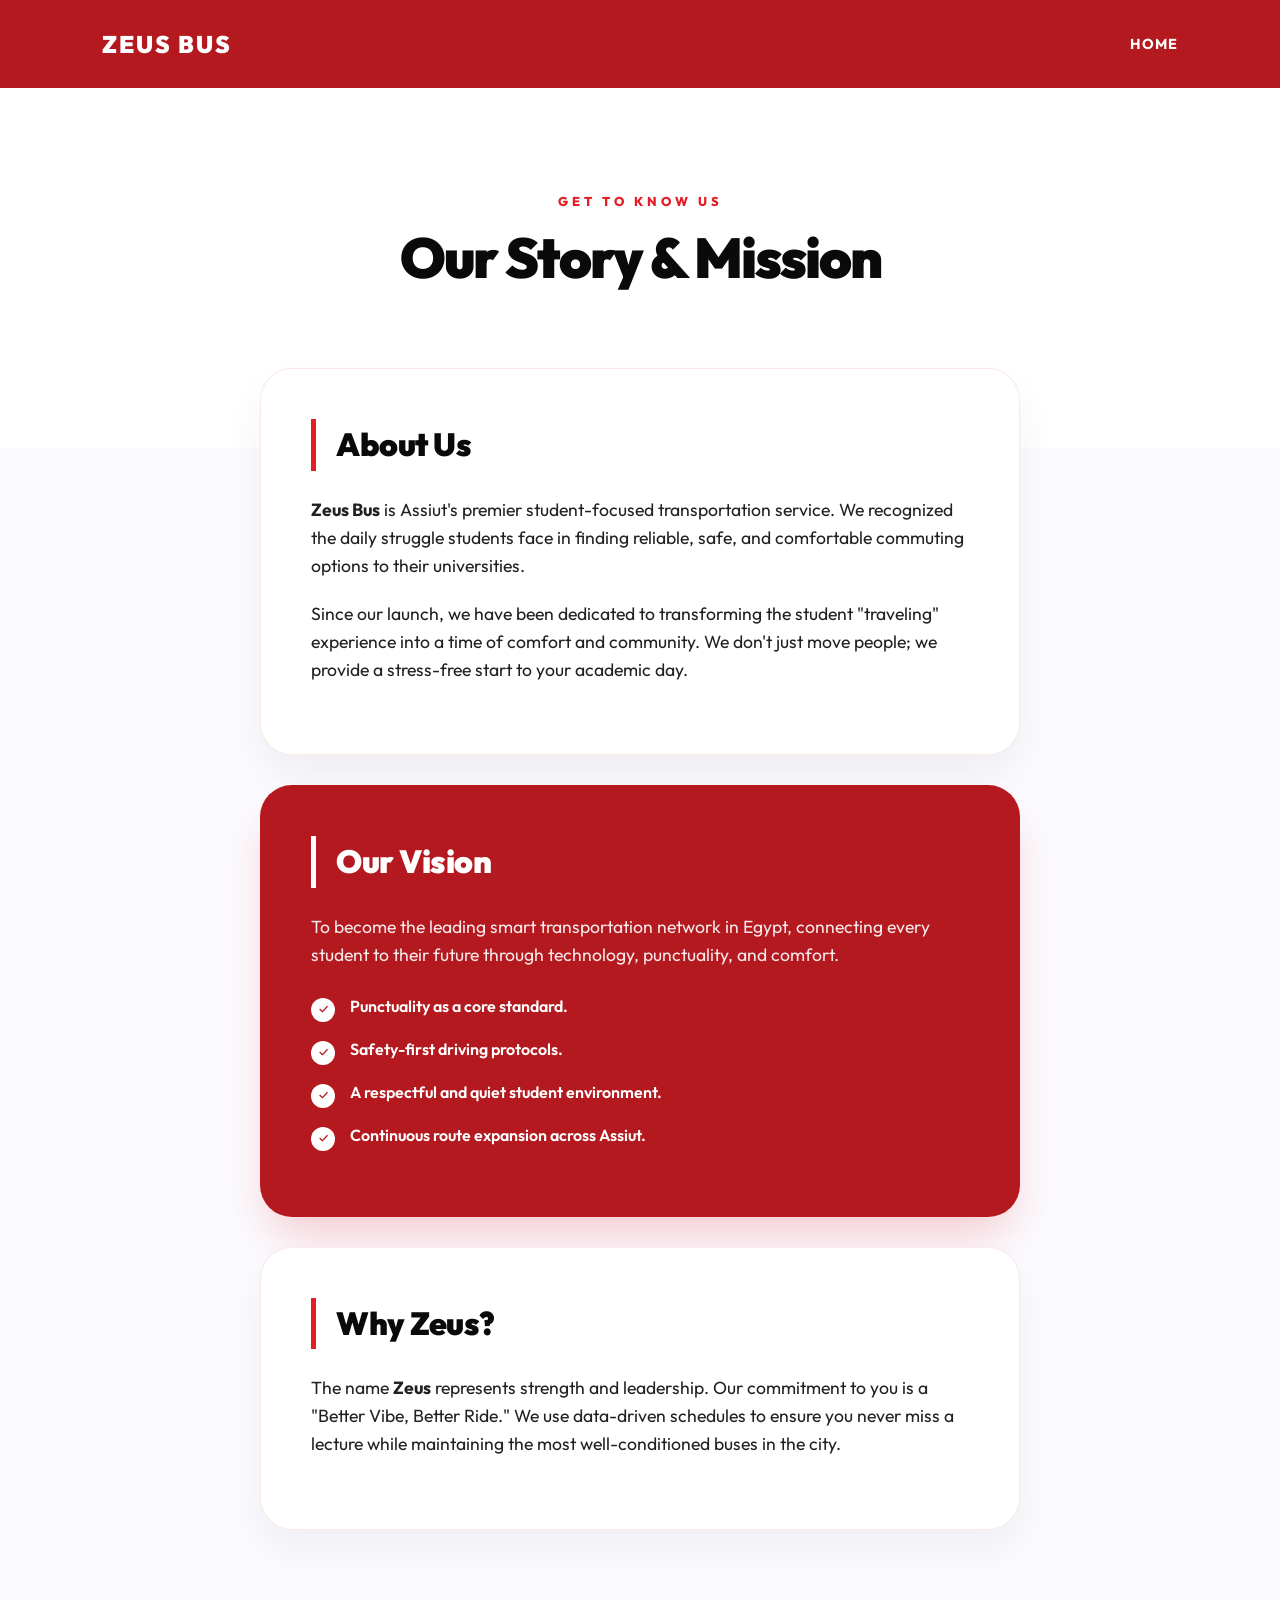
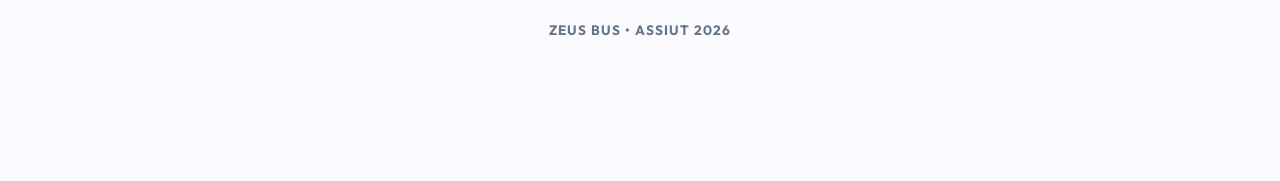
==== about.html @ debfb8ac "Add files via upload" ====
<!DOCTYPE html>
<html lang="en">
<head>
  <meta charset="UTF-8">
  <meta name="viewport" content="width=device-width, initial-scale=1.0">
  <title>About Us | Zeus Bus</title>
  
  <link href="https://fonts.googleapis.com/css2?family=Outfit:wght@300;400;600;700;900&display=swap" rel="stylesheet">
  <link rel="icon" type="image/png" href="logo.png">

  <style>
    :root {
      --brand-red: #E31E24;
      --dark-red: #B3191E;
      --pure-white: #FFFFFF;
      --off-white: #FBFBFF;
      --dark-obsidian: #0A0A0A;
      --text-muted: #64748B;
    }

    * {
      margin: 0;
      padding: 0;
      box-sizing: border-box;
      font-family: 'Outfit', sans-serif;
    }

    body {
      background-color: var(--off-white);
      color: var(--dark-obsidian);
      line-height: 1.6;
    }

    /* --- Navbar --- */
    nav {
      display: flex;
      justify-content: space-between;
      align-items: center;
      padding: 25px 8%;
      background: var(--dark-red);
      position: sticky;
      top: 0;
      z-index: 1000;
    }

    .logo {
      font-size: 1.5rem;
      font-weight: 900;
      color: var(--pure-white);
      text-decoration: none;
      letter-spacing: 2px;
    }

    .nav-link {
      text-decoration: none;
      color: var(--pure-white);
      font-weight: 700;
      font-size: .9rem;
      text-transform: uppercase;
      letter-spacing: 1px;
    }

    /* --- Hero Section --- */
    .hero {
      padding: 100px 6% 140px;
      text-align: center;
      background: var(--pure-white);
    }

    .hero span {
      display: inline-block;
      color: var(--brand-red);
      font-weight: 800;
      text-transform: uppercase;
      letter-spacing: 4px;
      font-size: 0.8rem;
      margin-bottom: 15px;
    }

    .hero h1 {
      font-size: 3.5rem;
      font-weight: 900;
      letter-spacing: -2px;
      line-height: 1.1;
      margin-bottom: 20px;
    }

    /* --- Content Container --- */
    .container {
      max-width: 800px;
      margin: -80px auto 80px;
      padding: 0 20px;
    }

    /* --- Styled Cards --- */
    .card {
      background: var(--pure-white);
      border-radius: 32px;
      padding: 50px;
      margin-bottom: 30px;
      box-shadow: 0 20px 40px rgba(0,0,0,0.05);
      border: 1px solid rgba(227, 30, 36, 0.1);
    }

    .card.red-variant {
      background: var(--dark-red);
      color: var(--pure-white);
      box-shadow: 0 25px 50px -12px rgba(227, 30, 36, 0.25);
    }

    .card-header {
      margin-bottom: 25px;
      border-left: 5px solid var(--brand-red);
      padding-left: 20px;
    }

    .red-variant .card-header {
      border-left-color: var(--pure-white);
    }

    .card-header h2 {
      font-size: 2rem;
      font-weight: 900;
      letter-spacing: -0.5px;
    }

    .card p {
      font-size: 1.1rem;
      font-weight: 400;
      opacity: 0.9;
      margin-bottom: 20px;
    }

    /* --- Vision List --- */
    .vision-points {
      list-style: none;
      margin-top: 25px;
    }

    .vision-points li {
      display: flex;
      align-items: flex-start;
      gap: 15px;
      margin-bottom: 15px;
      font-weight: 600;
    }

    .vision-points li::before {
      content: "✓";
      background: var(--brand-red);
      color: white;
      width: 24px;
      height: 24px;
      border-radius: 50%;
      display: flex;
      align-items: center;
      justify-content: center;
      font-size: 0.7rem;
      flex-shrink: 0;
      margin-top: 4px;
    }

    .red-variant .vision-points li::before {
      background: var(--pure-white);
      color: var(--dark-red);
    }

    /* --- Footer --- */
    footer {
      text-align: center;
      padding: 60px 0;
      color: var(--text-muted);
      font-size: 0.85rem;
      font-weight: 700;
      letter-spacing: 1px;
    }

    @media (max-width: 600px) {
      .hero h1 { font-size: 2.5rem; }
      .card { padding: 35px 25px; }
      .card-header h2 { font-size: 1.6rem; }
    }
  </style>
</head>
<body>

  <nav>
    <a href="https://ironjamal.github.io/zeus-bus/" class="logo">ZEUS BUS</a>
    <a href="https://ironjamal.github.io/zeus-bus/" class="nav-link">Home</a>
  </nav>

  <div class="hero">
    <span>Get to know us</span>
    <h1>Our Story & Mission</h1>
  </div>

  <div class="container">
    
    <div class="card">
      <div class="card-header">
        <h2>About Us</h2>
      </div>
      <p>
        <strong>Zeus Bus</strong> is Assiut's premier student-focused transportation service. We recognized the daily struggle students face in finding reliable, safe, and comfortable commuting options to their universities.
      </p>
      <p>
        Since our launch, we have been dedicated to transforming the student "traveling" experience into a time of comfort and community. We don't just move people; we provide a stress-free start to your academic day.
      </p>
    </div>

    <div class="card red-variant">
      <div class="card-header">
        <h2>Our Vision</h2>
      </div>
      <p>
        To become the leading smart transportation network in Egypt, connecting every student to their future through technology, punctuality, and comfort.
      </p>
      <ul class="vision-points">
        <li>Punctuality as a core standard.</li>
        <li>Safety-first driving protocols.</li>
        <li>A respectful and quiet student environment.</li>
        <li>Continuous route expansion across Assiut.</li>
      </ul>
    </div>

    <div class="card">
      <div class="card-header">
        <h2>Why Zeus?</h2>
      </div>
      <p>
        The name <strong>Zeus</strong> represents strength and leadership. Our commitment to you is a "Better Vibe, Better Ride." We use data-driven schedules to ensure you never miss a lecture while maintaining the most well-conditioned buses in the city.
      </p>
    </div>

    <footer>
      ZEUS BUS &bull; ASSIUT 2026
    </footer>
  </div>

</body>
</html>
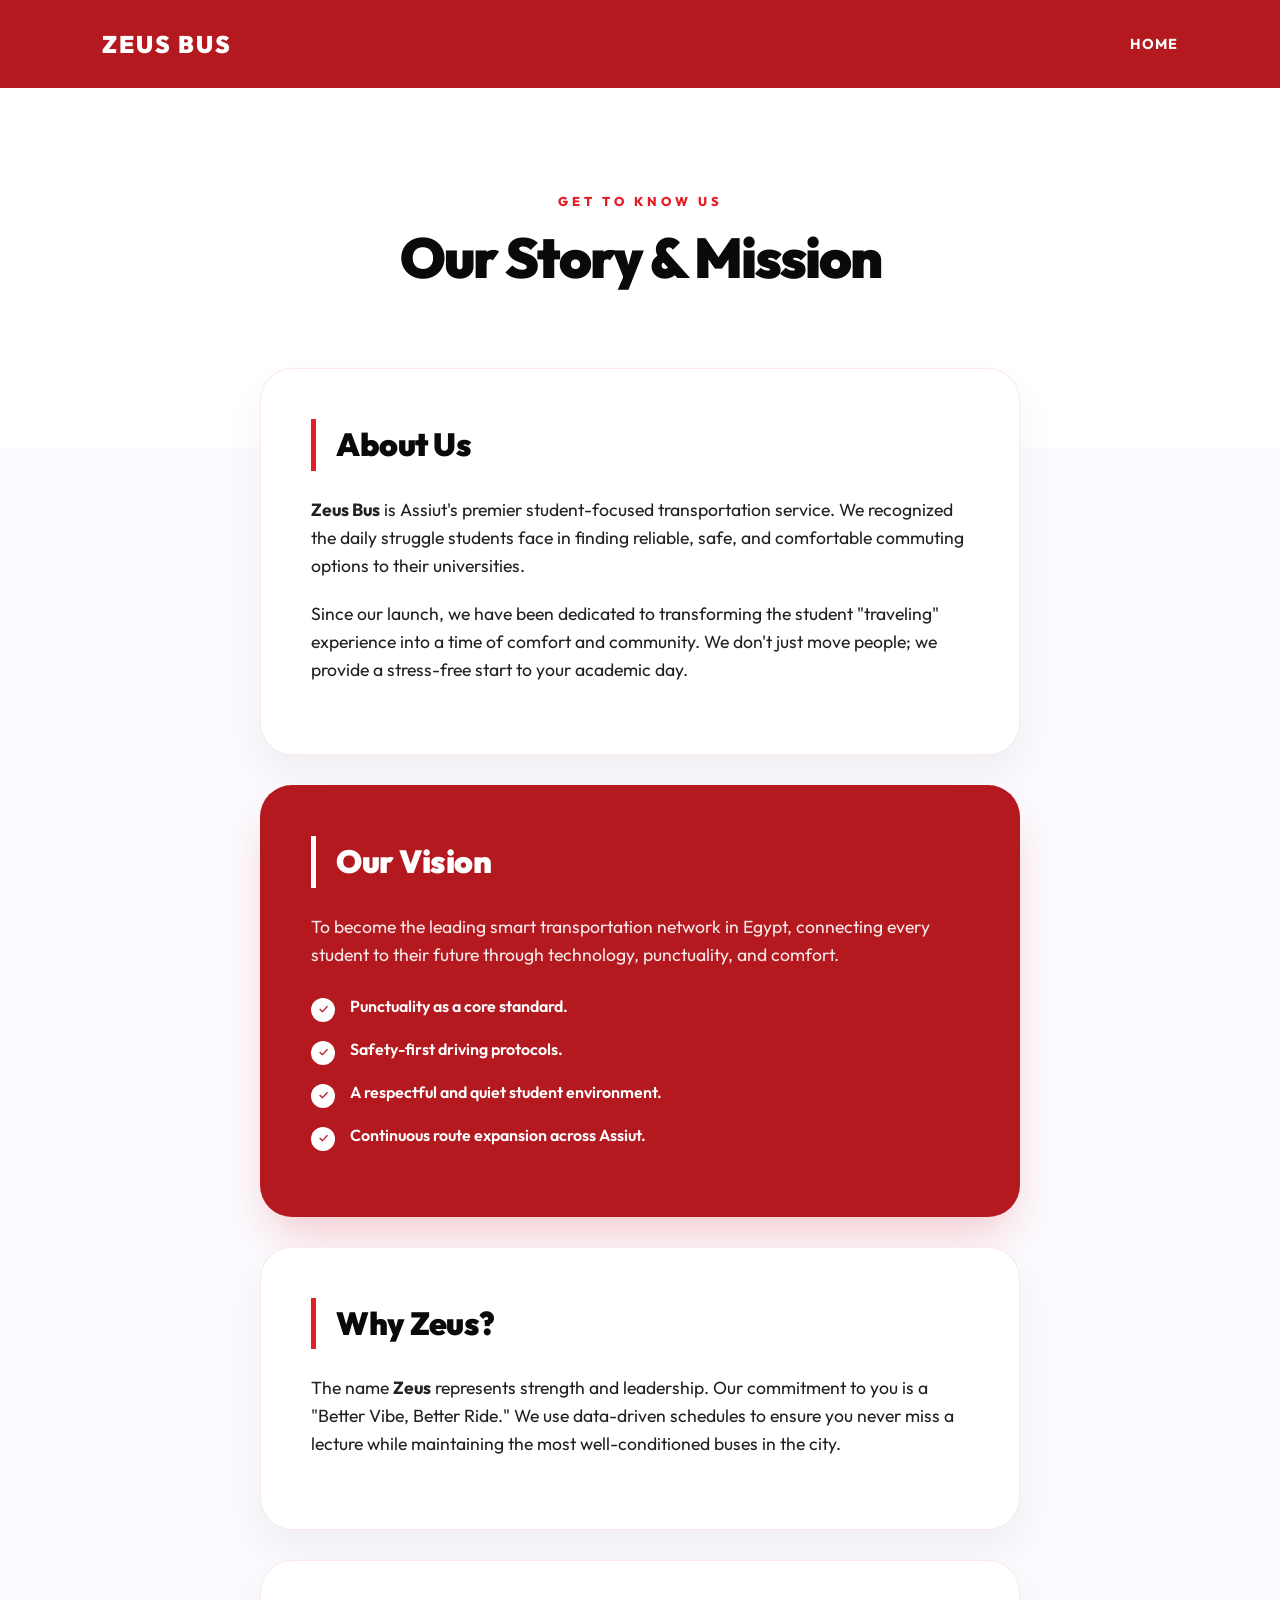
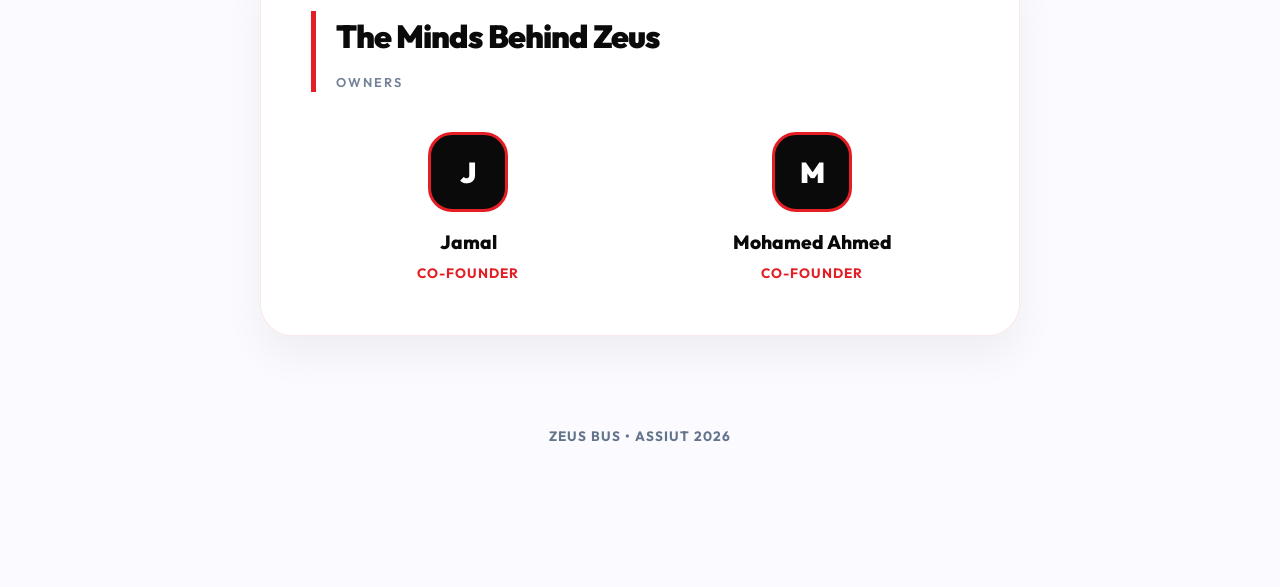
==== commit 24617060: "Add founders section to About Us page Added founders section with details about the co-founders." ====
--- a/about.html
+++ b/about.html
@@ -180,6 +180,57 @@
       .card { padding: 35px 25px; }
       .card-header h2 { font-size: 1.6rem; }
     }
+    /* --- Founders Styling --- */
+.founders-grid {
+  display: grid;
+  grid-template-columns: 1fr 1fr;
+  gap: 30px;
+  margin-top: 40px;
+  text-align: center;
+}
+
+.founder-item {
+  display: flex;
+  flex-direction: column;
+  align-items: center;
+}
+
+.founder-avatar {
+  width: 80px;
+  height: 80px;
+  background: var(--dark-obsidian);
+  color: var(--pure-white);
+  border-radius: 24px; /* Squircle look */
+  display: flex;
+  align-items: center;
+  justify-content: center;
+  font-size: 1.8rem;
+  font-weight: 900;
+  margin-bottom: 15px;
+  border: 3px solid var(--brand-red);
+}
+
+.founder-item h3 {
+  font-size: 1.2rem;
+  font-weight: 800;
+  margin-bottom: 5px;
+}
+
+.founder-item span {
+  font-size: 0.85rem;
+  color: var(--brand-red);
+  font-weight: 700;
+  text-transform: uppercase;
+  letter-spacing: 1px;
+}
+
+/* Responsive adjustment for mobile */
+@media (max-width: 600px) {
+  .founders-grid {
+    grid-template-columns: 1fr;
+    gap: 40px;
+  }
+}
   </style>
 </head>
 <body>
@@ -231,6 +282,27 @@
         The name <strong>Zeus</strong> represents strength and leadership. Our commitment to you is a "Better Vibe, Better Ride." We use data-driven schedules to ensure you never miss a lecture while maintaining the most well-conditioned buses in the city.
       </p>
     </div>
+    <!-- --- Founders Section --- -->
+<div class="card">
+  <div class="card-header">
+    <h2 style="font-size: 2rem; font-weight: 900; letter-spacing: -1px; margin-bottom: 10px;">The Minds Behind Zeus</h2>
+    <p style="color: var(--text-muted); font-weight: 600; text-transform: uppercase; font-size: 0.8rem; letter-spacing: 2px;">Owners</p>
+  </div>
+  
+  <div class="founders-grid">
+    <div class="founder-item">
+      <div class="founder-avatar">J</div>
+      <h3> Jamal</h3>
+      <span>Co-Founder</span>
+    </div>
+    
+    <div class="founder-item">
+      <div class="founder-avatar">M</div>
+      <h3>Mohamed Ahmed</h3>
+      <span>Co-Founder</span>
+    </div>
+  </div>
+</div>
 
     <footer>
       ZEUS BUS &bull; ASSIUT 2026
@@ -238,4 +310,4 @@
   </div>
 
 </body>
-</html>+</html>
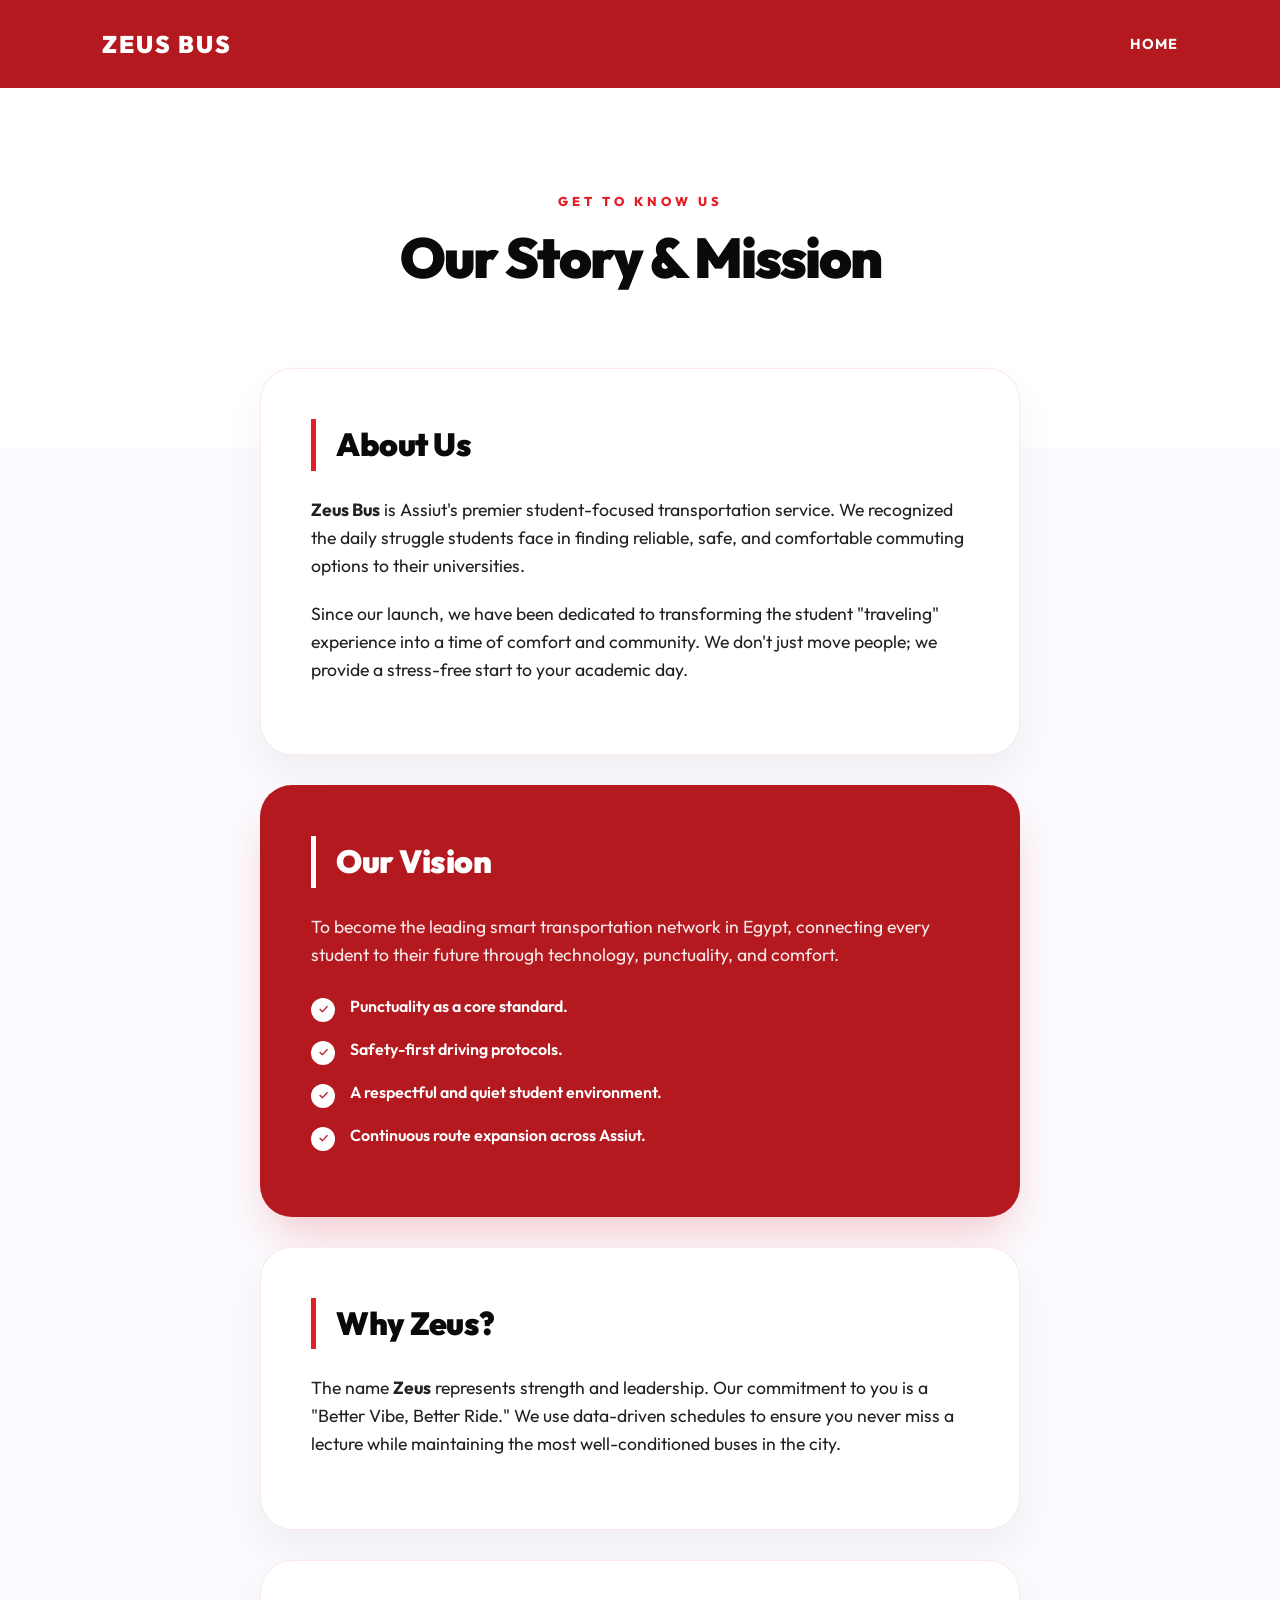
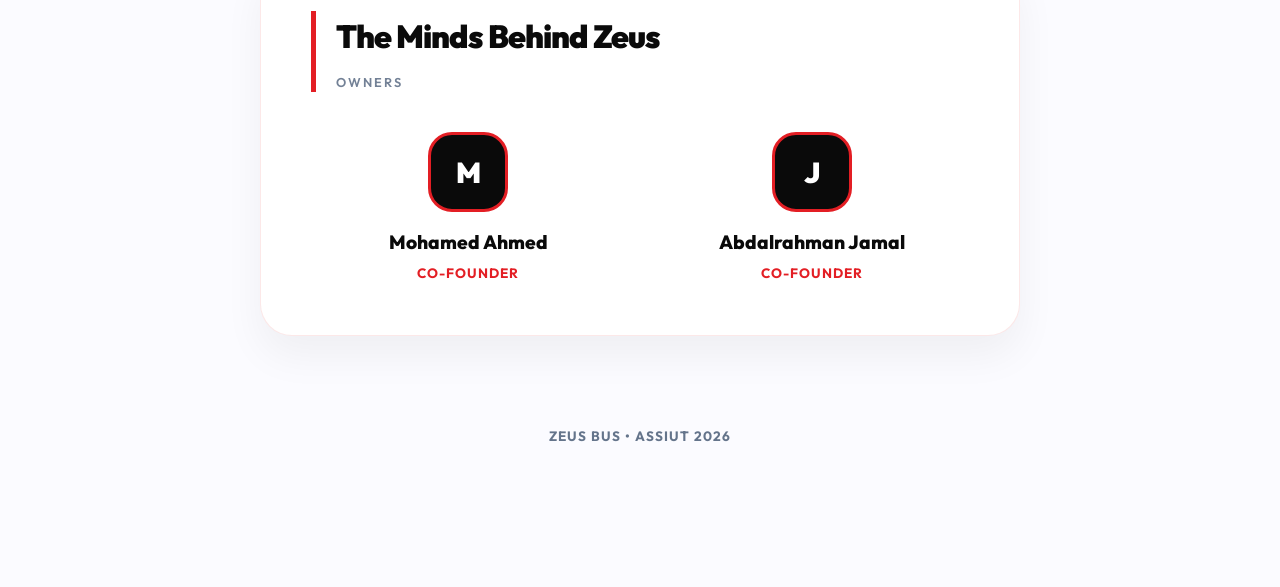
==== commit e3af0d99: "Fix HTML formatting and update founder names" ====
--- a/about.html
+++ b/about.html
@@ -290,17 +290,18 @@
   </div>
   
   <div class="founders-grid">
-    <div class="founder-item">
-      <div class="founder-avatar">J</div>
-      <h3> Jamal</h3>
-      <span>Co-Founder</span>
-    </div>
+    
     
     <div class="founder-item">
       <div class="founder-avatar">M</div>
       <h3>Mohamed Ahmed</h3>
       <span>Co-Founder</span>
     </div>
+    <div class="founder-item">
+      <div class="founder-avatar">J</div>
+      <h3>Abdalrahman Jamal</h3>
+      <span>Co-Founder</span>
+    </div>
   </div>
 </div>
 
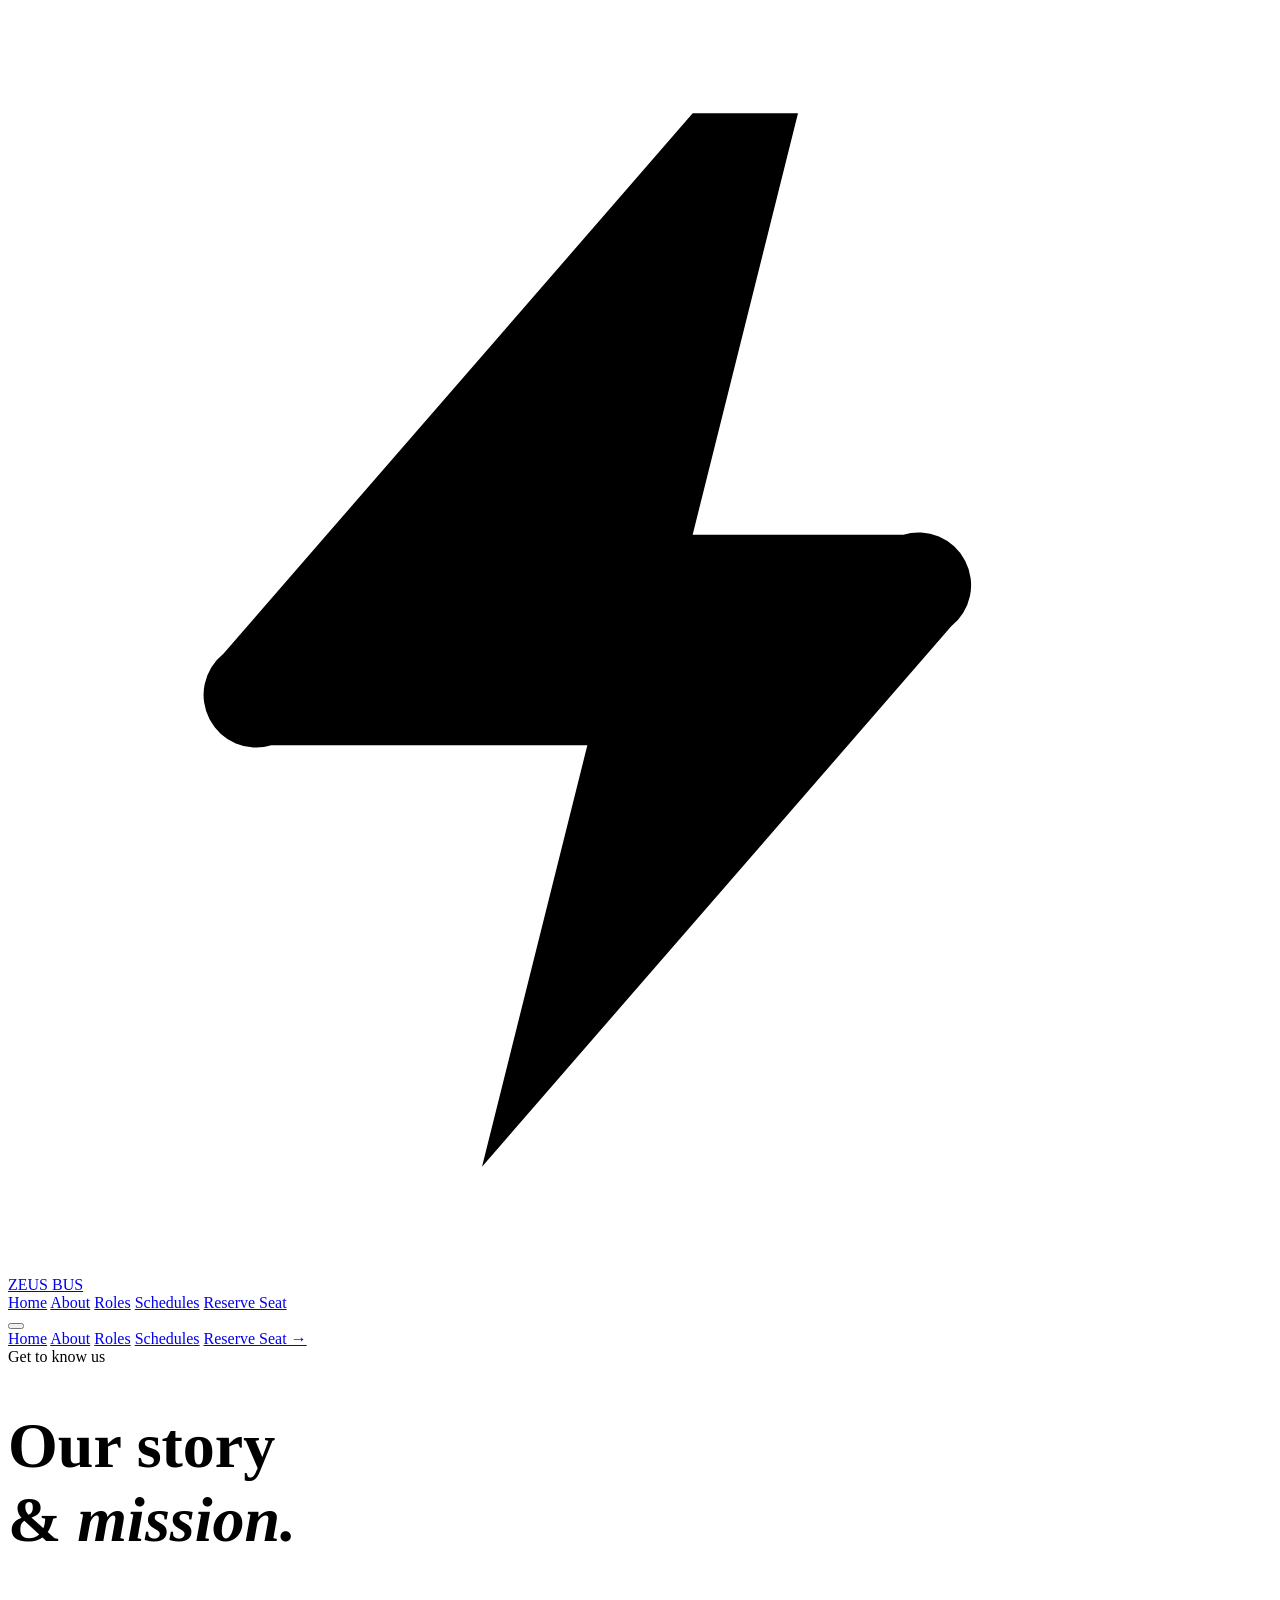
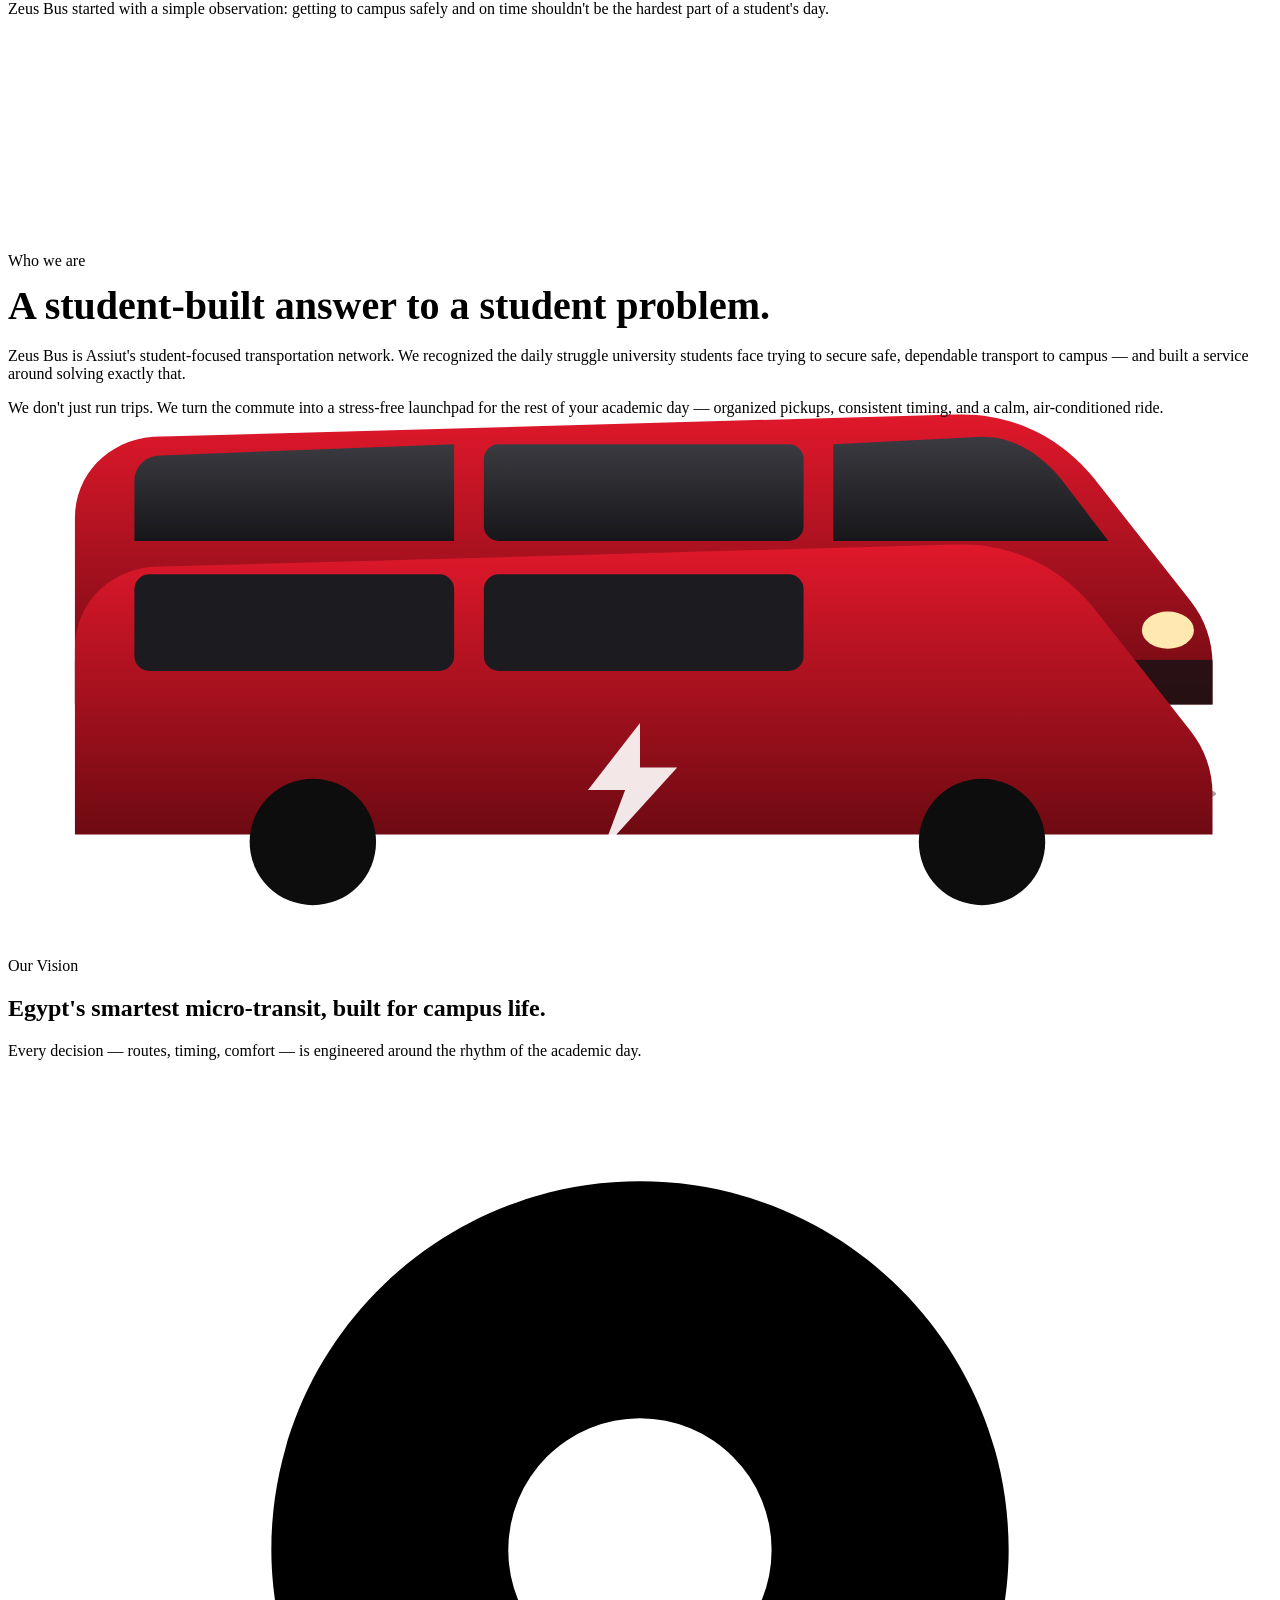
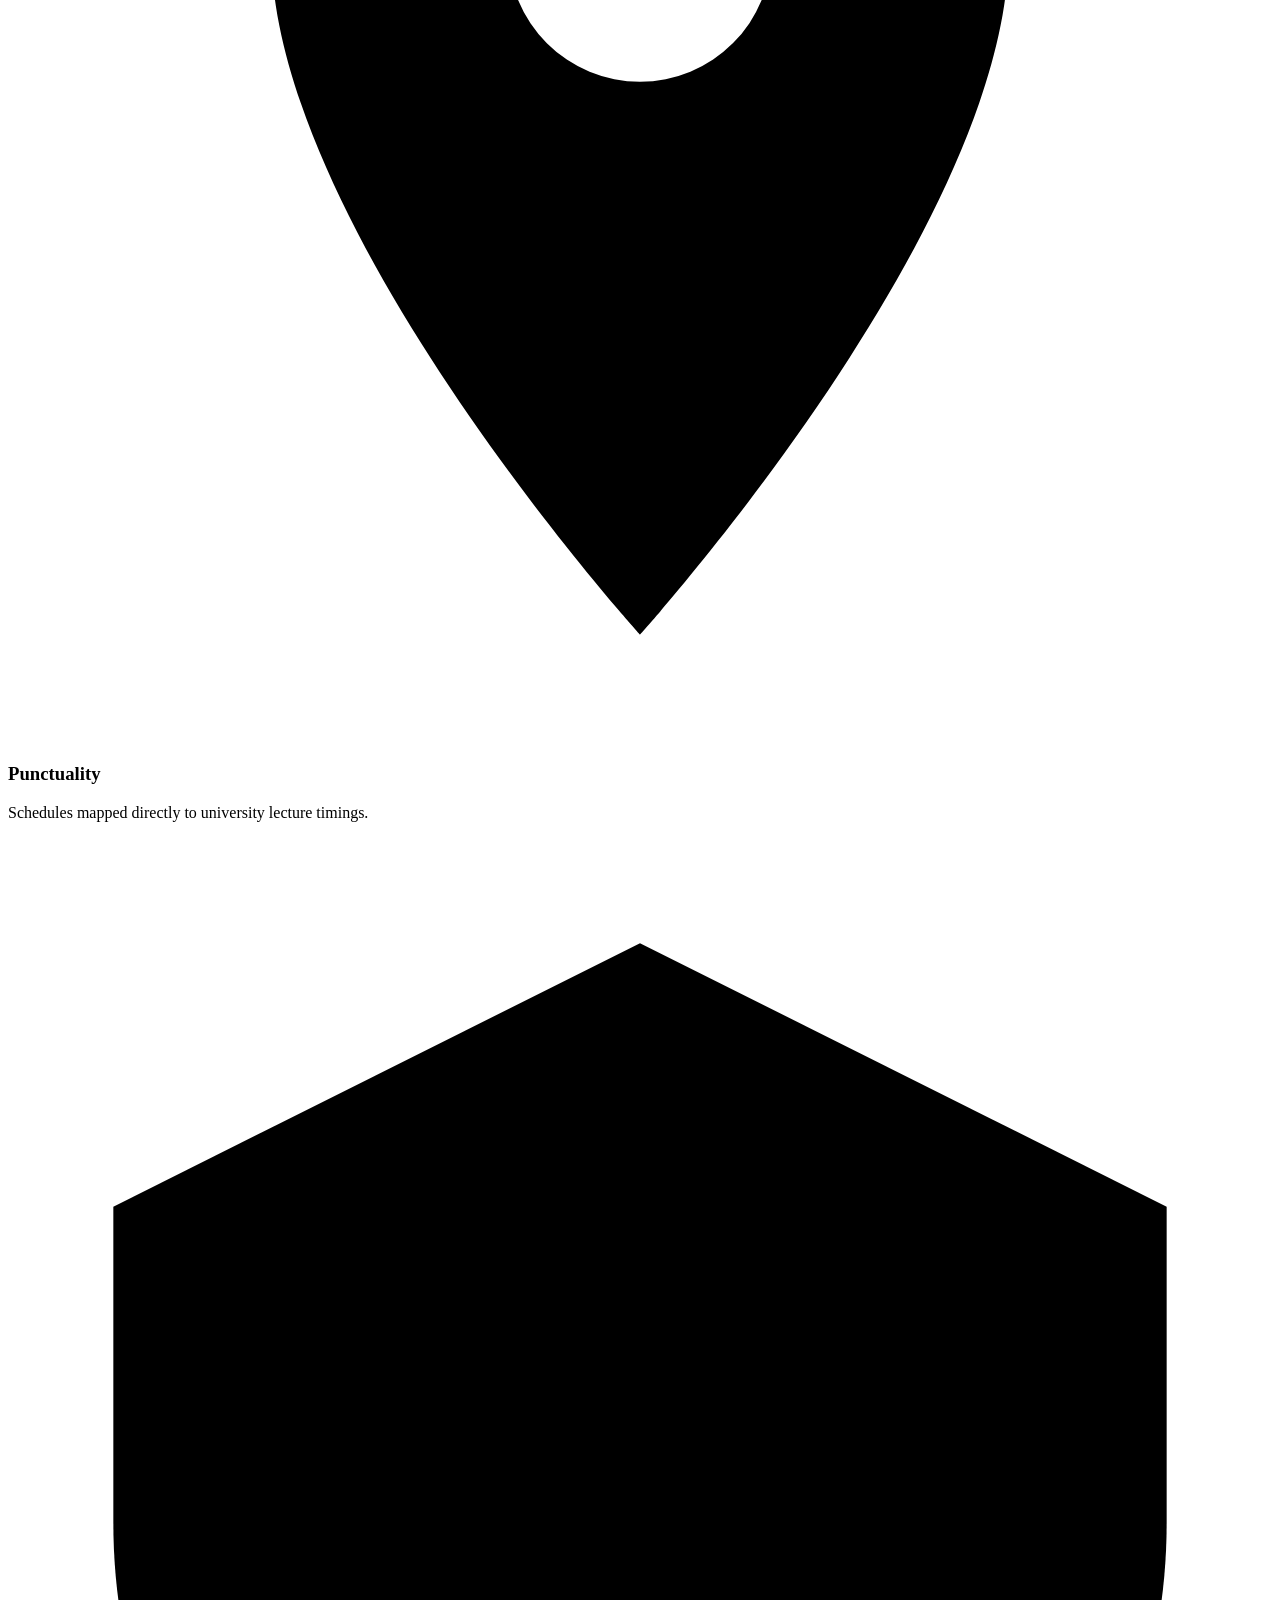
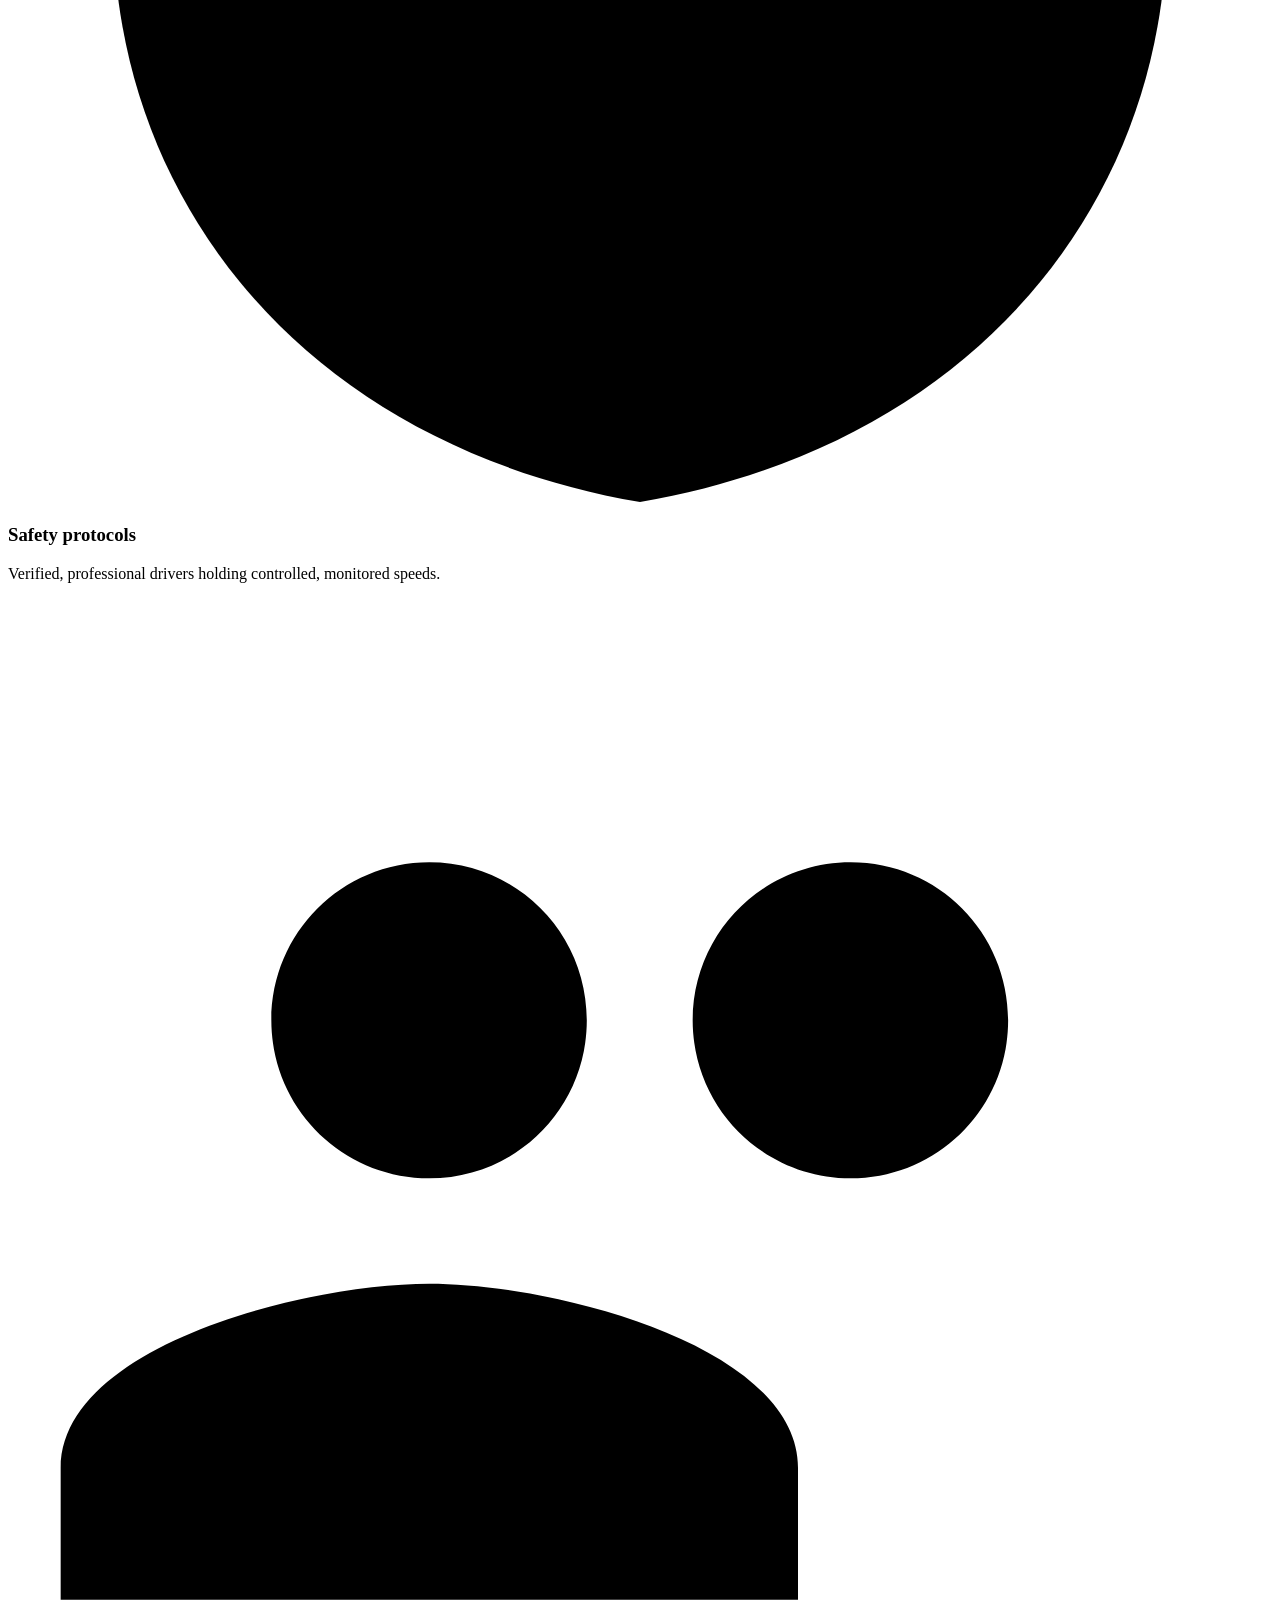
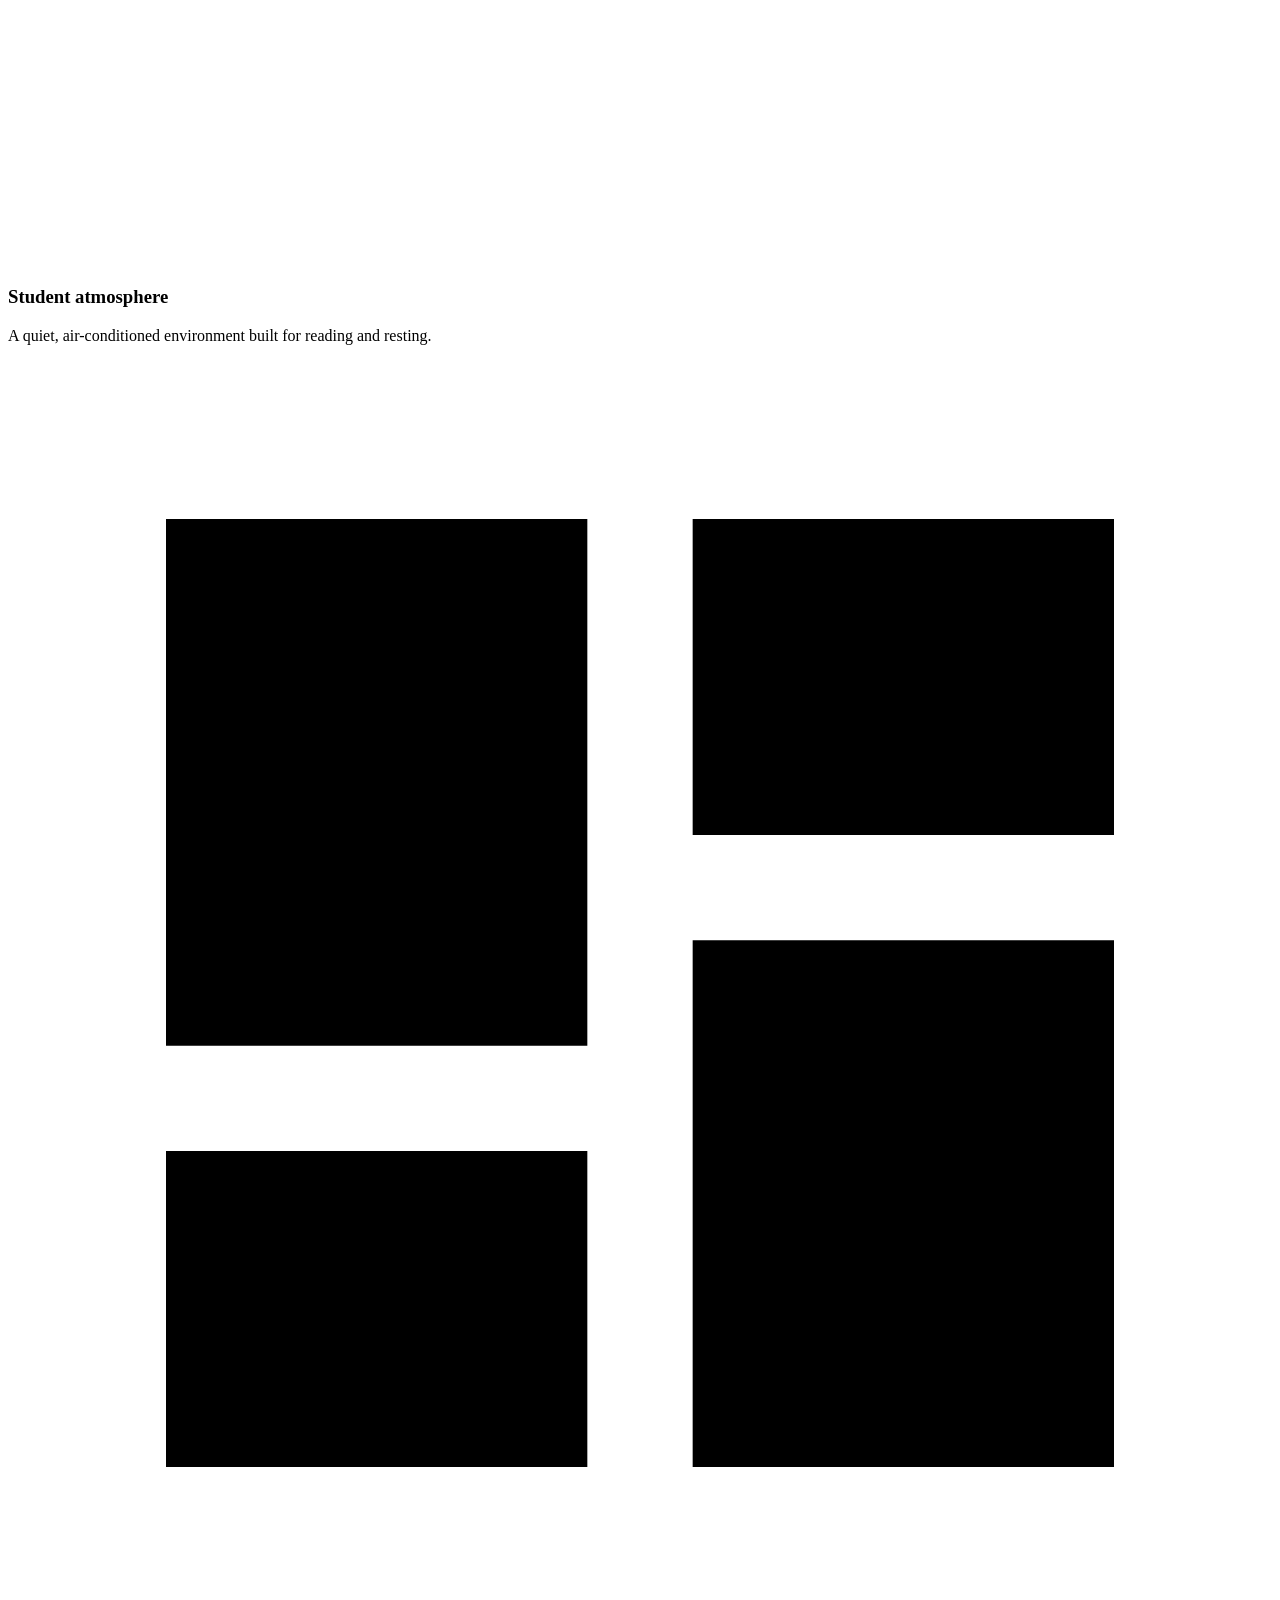
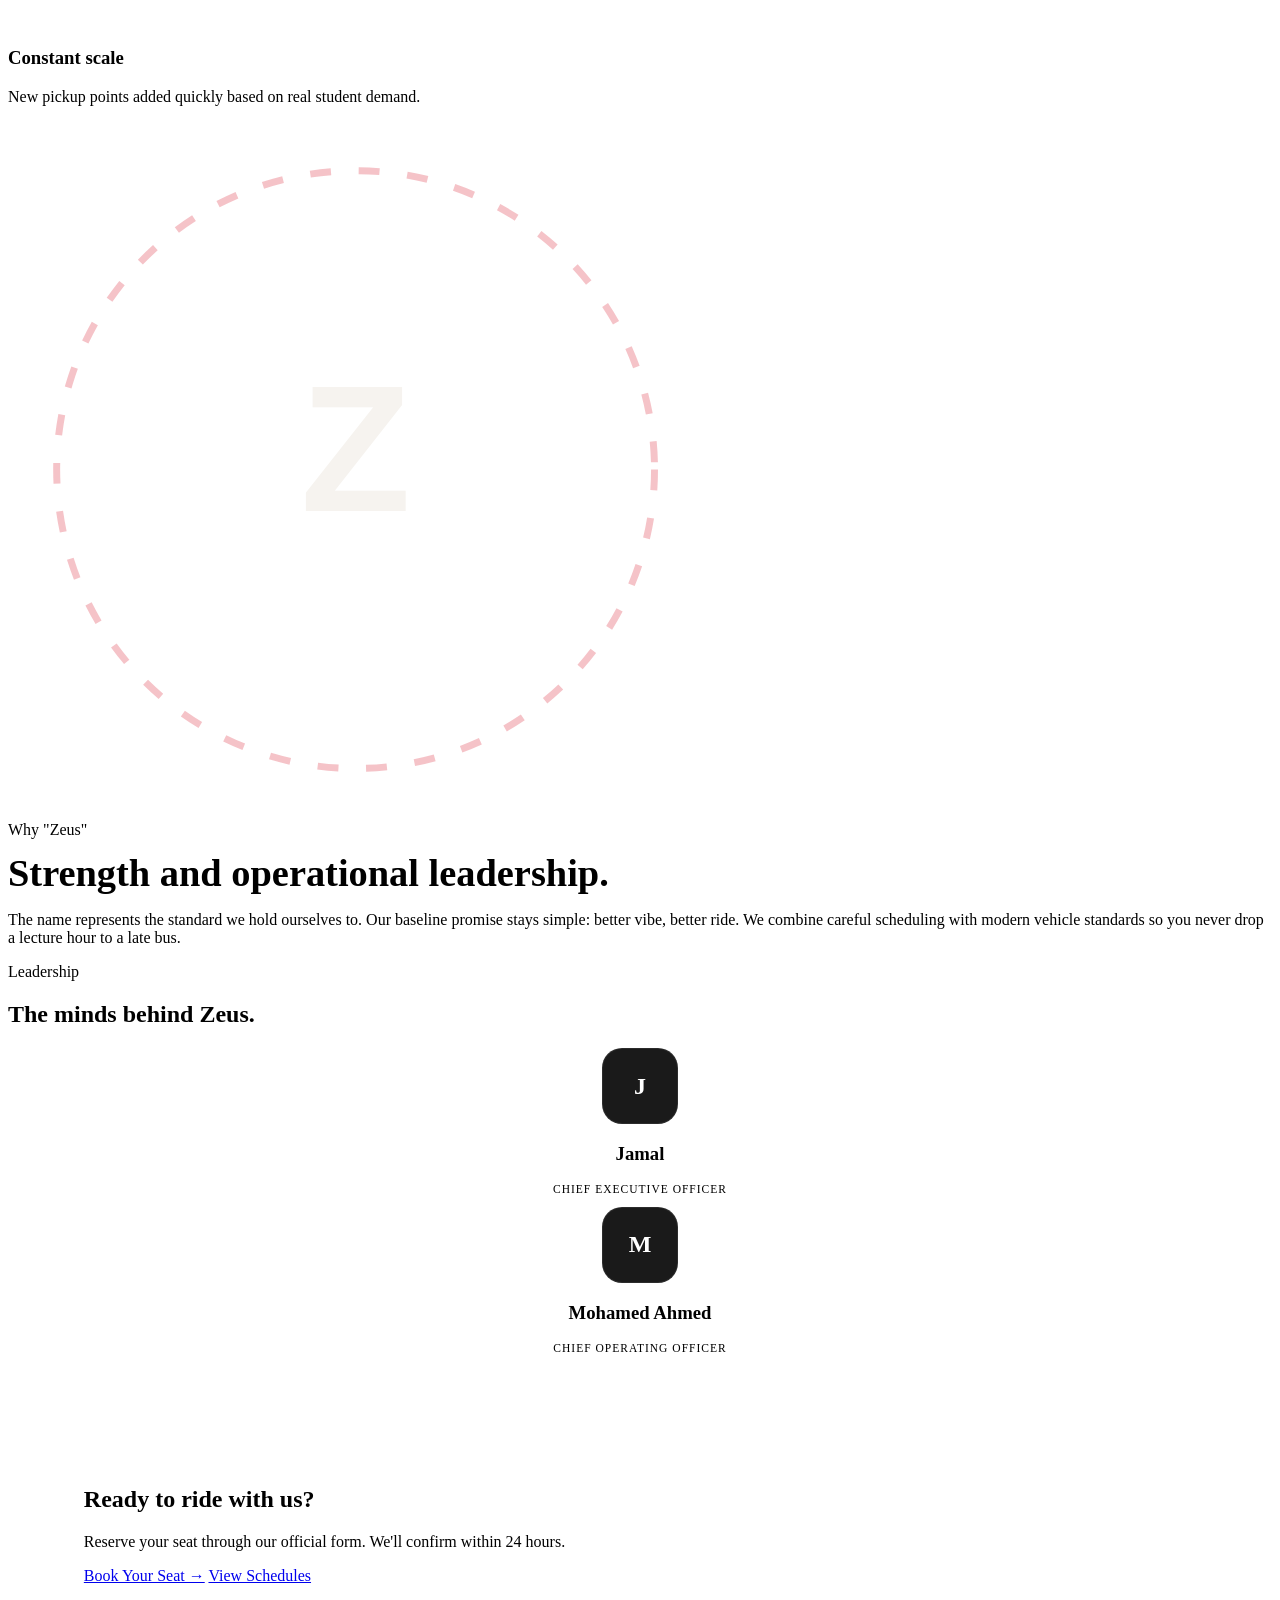
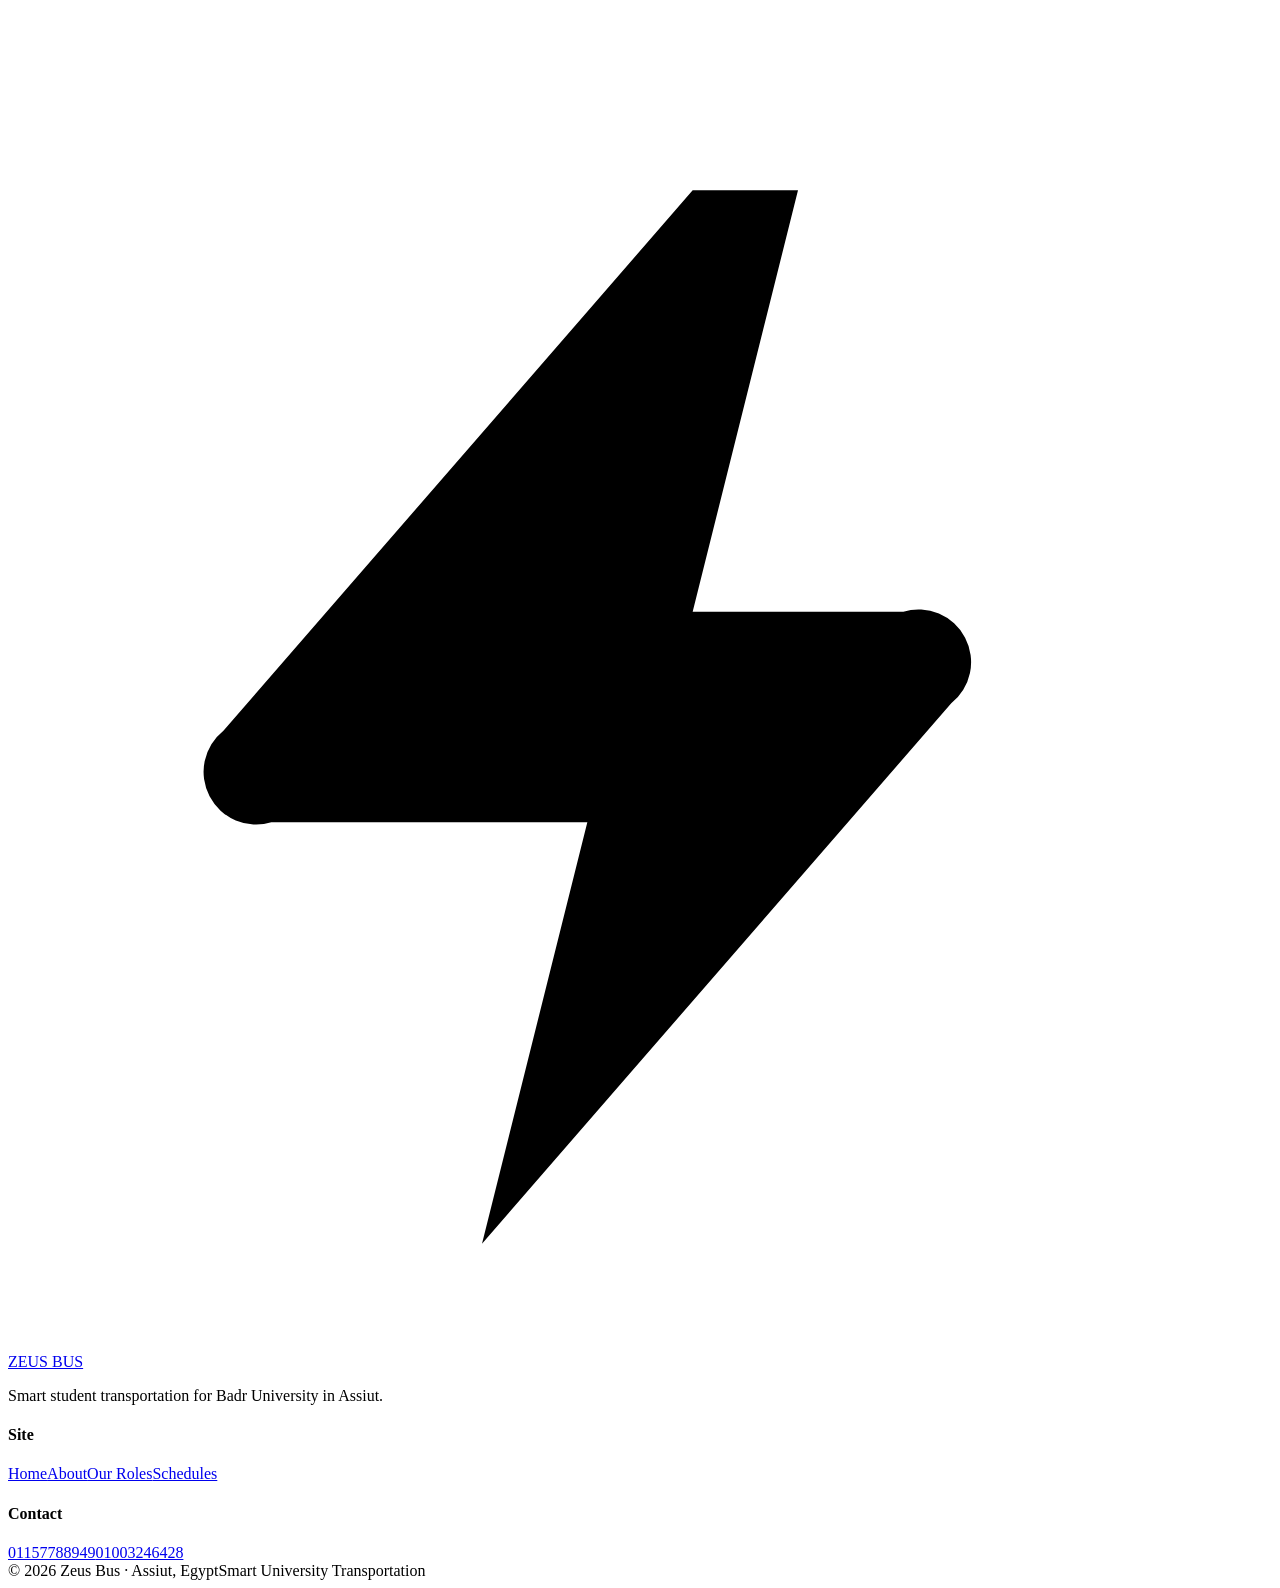
==== commit b7b3ccc4: "Add files via upload" ====
--- a/about.html
+++ b/about.html
@@ -1,314 +1,197 @@
-<!DOCTYPE html>
-<html lang="en">
-<head>
-  <meta charset="UTF-8">
-  <meta name="viewport" content="width=device-width, initial-scale=1.0">
-  <title>About Us | Zeus Bus</title>
-  
-  <link href="https://fonts.googleapis.com/css2?family=Outfit:wght@300;400;600;700;900&display=swap" rel="stylesheet">
-  <link rel="icon" type="image/png" href="logo.png">
-
-  <style>
-    :root {
-      --brand-red: #E31E24;
-      --dark-red: #B3191E;
-      --pure-white: #FFFFFF;
-      --off-white: #FBFBFF;
-      --dark-obsidian: #0A0A0A;
-      --text-muted: #64748B;
-    }
-
-    * {
-      margin: 0;
-      padding: 0;
-      box-sizing: border-box;
-      font-family: 'Outfit', sans-serif;
-    }
-
-    body {
-      background-color: var(--off-white);
-      color: var(--dark-obsidian);
-      line-height: 1.6;
-    }
-
-    /* --- Navbar --- */
-    nav {
-      display: flex;
-      justify-content: space-between;
-      align-items: center;
-      padding: 25px 8%;
-      background: var(--dark-red);
-      position: sticky;
-      top: 0;
-      z-index: 1000;
-    }
-
-    .logo {
-      font-size: 1.5rem;
-      font-weight: 900;
-      color: var(--pure-white);
-      text-decoration: none;
-      letter-spacing: 2px;
-    }
-
-    .nav-link {
-      text-decoration: none;
-      color: var(--pure-white);
-      font-weight: 700;
-      font-size: .9rem;
-      text-transform: uppercase;
-      letter-spacing: 1px;
-    }
-
-    /* --- Hero Section --- */
-    .hero {
-      padding: 100px 6% 140px;
-      text-align: center;
-      background: var(--pure-white);
-    }
-
-    .hero span {
-      display: inline-block;
-      color: var(--brand-red);
-      font-weight: 800;
-      text-transform: uppercase;
-      letter-spacing: 4px;
-      font-size: 0.8rem;
-      margin-bottom: 15px;
-    }
-
-    .hero h1 {
-      font-size: 3.5rem;
-      font-weight: 900;
-      letter-spacing: -2px;
-      line-height: 1.1;
-      margin-bottom: 20px;
-    }
-
-    /* --- Content Container --- */
-    .container {
-      max-width: 800px;
-      margin: -80px auto 80px;
-      padding: 0 20px;
-    }
-
-    /* --- Styled Cards --- */
-    .card {
-      background: var(--pure-white);
-      border-radius: 32px;
-      padding: 50px;
-      margin-bottom: 30px;
-      box-shadow: 0 20px 40px rgba(0,0,0,0.05);
-      border: 1px solid rgba(227, 30, 36, 0.1);
-    }
-
-    .card.red-variant {
-      background: var(--dark-red);
-      color: var(--pure-white);
-      box-shadow: 0 25px 50px -12px rgba(227, 30, 36, 0.25);
-    }
-
-    .card-header {
-      margin-bottom: 25px;
-      border-left: 5px solid var(--brand-red);
-      padding-left: 20px;
-    }
-
-    .red-variant .card-header {
-      border-left-color: var(--pure-white);
-    }
-
-    .card-header h2 {
-      font-size: 2rem;
-      font-weight: 900;
-      letter-spacing: -0.5px;
-    }
-
-    .card p {
-      font-size: 1.1rem;
-      font-weight: 400;
-      opacity: 0.9;
-      margin-bottom: 20px;
-    }
-
-    /* --- Vision List --- */
-    .vision-points {
-      list-style: none;
-      margin-top: 25px;
-    }
-
-    .vision-points li {
-      display: flex;
-      align-items: flex-start;
-      gap: 15px;
-      margin-bottom: 15px;
-      font-weight: 600;
-    }
-
-    .vision-points li::before {
-      content: "✓";
-      background: var(--brand-red);
-      color: white;
-      width: 24px;
-      height: 24px;
-      border-radius: 50%;
-      display: flex;
-      align-items: center;
-      justify-content: center;
-      font-size: 0.7rem;
-      flex-shrink: 0;
-      margin-top: 4px;
-    }
-
-    .red-variant .vision-points li::before {
-      background: var(--pure-white);
-      color: var(--dark-red);
-    }
-
-    /* --- Footer --- */
-    footer {
-      text-align: center;
-      padding: 60px 0;
-      color: var(--text-muted);
-      font-size: 0.85rem;
-      font-weight: 700;
-      letter-spacing: 1px;
-    }
-
-    @media (max-width: 600px) {
-      .hero h1 { font-size: 2.5rem; }
-      .card { padding: 35px 25px; }
-      .card-header h2 { font-size: 1.6rem; }
-    }
-    /* --- Founders Styling --- */
-.founders-grid {
-  display: grid;
-  grid-template-columns: 1fr 1fr;
-  gap: 30px;
-  margin-top: 40px;
-  text-align: center;
-}
-
-.founder-item {
-  display: flex;
-  flex-direction: column;
-  align-items: center;
-}
-
-.founder-avatar {
-  width: 80px;
-  height: 80px;
-  background: var(--dark-obsidian);
-  color: var(--pure-white);
-  border-radius: 24px; /* Squircle look */
-  display: flex;
-  align-items: center;
-  justify-content: center;
-  font-size: 1.8rem;
-  font-weight: 900;
-  margin-bottom: 15px;
-  border: 3px solid var(--brand-red);
-}
-
-.founder-item h3 {
-  font-size: 1.2rem;
-  font-weight: 800;
-  margin-bottom: 5px;
-}
-
-.founder-item span {
-  font-size: 0.85rem;
-  color: var(--brand-red);
-  font-weight: 700;
-  text-transform: uppercase;
-  letter-spacing: 1px;
-}
-
-/* Responsive adjustment for mobile */
-@media (max-width: 600px) {
-  .founders-grid {
-    grid-template-columns: 1fr;
-    gap: 40px;
-  }
-}
-  </style>
-</head>
-<body>
-
-  <nav>
-    <a href="https://ironjamal.github.io/zeus-bus/" class="logo">ZEUS BUS</a>
-    <a href="https://ironjamal.github.io/zeus-bus/" class="nav-link">Home</a>
-  </nav>
-
-  <div class="hero">
-    <span>Get to know us</span>
-    <h1>Our Story & Mission</h1>
-  </div>
-
-  <div class="container">
-    
-    <div class="card">
-      <div class="card-header">
-        <h2>About Us</h2>
-      </div>
-      <p>
-        <strong>Zeus Bus</strong> is Assiut's premier student-focused transportation service. We recognized the daily struggle students face in finding reliable, safe, and comfortable commuting options to their universities.
-      </p>
-      <p>
-        Since our launch, we have been dedicated to transforming the student "traveling" experience into a time of comfort and community. We don't just move people; we provide a stress-free start to your academic day.
-      </p>
-    </div>
-
-    <div class="card red-variant">
-      <div class="card-header">
-        <h2>Our Vision</h2>
-      </div>
-      <p>
-        To become the leading smart transportation network in Egypt, connecting every student to their future through technology, punctuality, and comfort.
-      </p>
-      <ul class="vision-points">
-        <li>Punctuality as a core standard.</li>
-        <li>Safety-first driving protocols.</li>
-        <li>A respectful and quiet student environment.</li>
-        <li>Continuous route expansion across Assiut.</li>
-      </ul>
-    </div>
-
-    <div class="card">
-      <div class="card-header">
-        <h2>Why Zeus?</h2>
-      </div>
-      <p>
-        The name <strong>Zeus</strong> represents strength and leadership. Our commitment to you is a "Better Vibe, Better Ride." We use data-driven schedules to ensure you never miss a lecture while maintaining the most well-conditioned buses in the city.
-      </p>
-    </div>
-    <!-- --- Founders Section --- -->
-<div class="card">
-  <div class="card-header">
-    <h2 style="font-size: 2rem; font-weight: 900; letter-spacing: -1px; margin-bottom: 10px;">The Minds Behind Zeus</h2>
-    <p style="color: var(--text-muted); font-weight: 600; text-transform: uppercase; font-size: 0.8rem; letter-spacing: 2px;">Owners</p>
-  </div>
-  
-  <div class="founders-grid">
-    
-    
-    <div class="founder-item">
-      <div class="founder-avatar">M</div>
-      <h3>Mohamed Ahmed</h3>
-      <span>Co-Founder</span>
-    </div>
-    <div class="founder-item">
-      <div class="founder-avatar">J</div>
-      <h3>Abdalrahman Jamal</h3>
-      <span>Co-Founder</span>
-    </div>
-  </div>
-</div>
-
-    <footer>
-      ZEUS BUS &bull; ASSIUT 2026
-    </footer>
-  </div>
-
-</body>
-</html>
+<!DOCTYPE html>
+<html lang="en">
+<head>
+<meta charset="UTF-8">
+<meta name="viewport" content="width=device-width, initial-scale=1.0">
+<title>About — Zeus Bus</title>
+<meta name="description" content="Zeus Bus is Assiut's student-focused transportation network — our story, mission, values, and the people behind it.">
+<link rel="icon" type="image/png" href="assets/logo.png">
+<link rel="stylesheet" href="assets/style.css">
+</head>
+<body>
+
+<nav class="site-nav">
+  <a href="index.html" class="brand">
+    <div class="brand-mark"><svg viewBox="0 0 24 24"><path d="M13 2L4.09 12.26a1 1 0 00.91 1.74H11l-2 8 8.91-10.26a1 1 0 00-.91-1.74H13l2-8z"/></svg></div>
+    <div class="brand-name">ZEUS<span> BUS</span></div>
+  </a>
+  <div class="nav-links">
+    <a href="index.html">Home</a>
+    <a href="about.html" class="active">About</a>
+    <a href="roles.html">Roles</a>
+    <a href="schedules.html">Schedules</a>
+    <a href="https://docs.google.com/forms/d/e/1FAIpQLSeB-g0PqexsdDbRheIVA4l95dSTmZdJZY3OPIa6RiLrSdocnQ/viewform?usp=header" target="_blank" class="btn btn-primary btn-sm nav-cta">Reserve Seat</a>
+  </div>
+  <button class="nav-toggle" aria-label="Menu"><div class="hamburger"><span></span><span></span><span></span></div></button>
+</nav>
+<div class="mobile-panel">
+  <a href="index.html">Home</a>
+  <a href="about.html">About</a>
+  <a href="roles.html">Roles</a>
+  <a href="schedules.html">Schedules</a>
+  <a href="https://docs.google.com/forms/d/e/1FAIpQLSeB-g0PqexsdDbRheIVA4l95dSTmZdJZY3OPIa6RiLrSdocnQ/viewform?usp=header" target="_blank" class="btn btn-primary btn-block">Reserve Seat →</a>
+</div>
+
+<!-- HERO -->
+<header class="hero" style="min-height:56vh;">
+  <div class="hero-grid"></div>
+  <div class="hero-inner">
+    <span class="chip"><span class="dot"></span>Get to know us</span>
+    <h1 style="font-size:clamp(2.4rem,5.6vw,4rem);">Our story<br>& <em>mission.</em></h1>
+    <p class="hero-sub">Zeus Bus started with a simple observation: getting to campus safely and on time shouldn't be the hardest part of a student's day.</p>
+  </div>
+  <div class="road-scene" style="height:130px;">
+    <div class="bus-glow"></div>
+    <svg viewBox="0 0 1000 210" preserveAspectRatio="none"><line x1="0" y1="150" x2="1000" y2="150" class="road-line moving"/></svg>
+    <div class="bus-unit" style="bottom:14px;">
+      <svg class="bus-illustration" viewBox="0 0 340 140" xmlns="http://www.w3.org/2000/svg">
+        <defs><linearGradient id="ab1" x1="0" y1="0" x2="0" y2="1"><stop offset="0" stop-color="#e0182b"/><stop offset="1" stop-color="#6e0a12"/></linearGradient>
+        <linearGradient id="ab2" x1="0" y1="0" x2="0" y2="1"><stop offset="0" stop-color="#3a3a40"/><stop offset="1" stop-color="#17171a"/></linearGradient></defs>
+        <ellipse cx="175" cy="132" rx="150" ry="7" fill="#000" opacity="0.35"/>
+        <path d="M18,108 L18,58 C18,46 27,37 39,36 L255,30 C270,29.5 283,36 292,47 L318,80 C322,85 324,91 324,97 L324,108 Z" fill="url(#ab1)"/>
+        <path d="M34,64 L34,48 C34,44 37,41 41,41 L120,38 L120,64 Z" fill="url(#ab2)"/>
+        <rect x="128" y="38" width="86" height="26" rx="4" fill="url(#ab2)"/>
+        <path d="M222,38 L262,36 C270,36 277,40 283,47 L296,64 L222,64 Z" fill="url(#ab2)"/>
+        <path d="M170,78 L156,96 L166,96 L160,112 L180,90 L170,90 Z" fill="rgba(255,255,255,0.9)"/>
+        <rect x="18" y="96" width="306" height="12" fill="#141215" opacity="0.8"/>
+        <ellipse cx="312" cy="88" rx="7" ry="5" fill="#ffe9b0"/>
+        <g class="wheel" style="transform-origin:82px 110px"><circle cx="82" cy="110" r="17" fill="#0d0d0d"/><circle cx="82" cy="110" r="8" fill="#4a4a4d"/></g>
+        <g class="wheel" style="transform-origin:262px 110px"><circle cx="262" cy="110" r="17" fill="#0d0d0d"/><circle cx="262" cy="110" r="8" fill="#4a4a4d"/></g>
+      </svg>
+    </div>
+  </div>
+</header>
+
+<!-- STORY -->
+<section class="section">
+  <div class="container">
+    <div class="split">
+      <div class="reveal">
+        <span class="eyebrow" style="color:var(--burgundy)">Who we are</span>
+        <h2 style="font-size:clamp(1.8rem,3.2vw,2.5rem); margin:12px 0 18px;">A student-built answer to a student problem.</h2>
+        <p style="color:var(--steel); margin-bottom:16px;">Zeus Bus is Assiut's student-focused transportation network. We recognized the daily struggle university students face trying to secure safe, dependable transport to campus — and built a service around solving exactly that.</p>
+        <p style="color:var(--steel);">We don't just run trips. We turn the commute into a stress-free launchpad for the rest of your academic day — organized pickups, consistent timing, and a calm, air-conditioned ride.</p>
+      </div>
+      <div class="split-visual reveal">
+        <div class="mini-road"></div>
+        <svg class="mini-bus" viewBox="0 0 340 140" xmlns="http://www.w3.org/2000/svg">
+          <defs><linearGradient id="mb2" x1="0" y1="0" x2="0" y2="1"><stop offset="0" stop-color="#e0182b"/><stop offset="1" stop-color="#6e0a12"/></linearGradient></defs>
+          <path d="M18,108 L18,58 C18,46 27,37 39,36 L255,30 C270,29.5 283,36 292,47 L318,80 C322,85 324,91 324,97 L324,108 Z" fill="url(#mb2)"/>
+          <rect x="34" y="38" width="86" height="26" rx="4" fill="#1c1c20"/>
+          <rect x="128" y="38" width="86" height="26" rx="4" fill="#1c1c20"/>
+          <path d="M170,78 L156,96 L166,96 L160,112 L180,90 L170,90 Z" fill="rgba(255,255,255,0.9)"/>
+          <circle cx="82" cy="110" r="17" fill="#0d0d0d"/><circle cx="262" cy="110" r="17" fill="#0d0d0d"/>
+        </svg>
+      </div>
+    </div>
+  </div>
+</section>
+
+<!-- MISSION / VISION -->
+<section class="section on-dark">
+  <div class="container">
+    <div class="section-head reveal">
+      <span class="eyebrow">Our Vision</span>
+      <h2>Egypt's smartest micro-transit, built for campus life.</h2>
+      <p>Every decision — routes, timing, comfort — is engineered around the rhythm of the academic day.</p>
+    </div>
+    <div class="why-grid reveal-stagger">
+      <div class="journey-step reveal" data-i="0">
+        <div class="step-icon"><svg viewBox="0 0 24 24"><path d="M12 2C8.13 2 5 5.13 5 9c0 5.25 7 13 7 13s7-7.75 7-13c0-3.87-3.13-7-7-7zm0 9.5A2.5 2.5 0 1112 6.5a2.5 2.5 0 010 5z"/></svg></div>
+        <h3>Punctuality</h3><p>Schedules mapped directly to university lecture timings.</p>
+      </div>
+      <div class="journey-step reveal" data-i="1">
+        <div class="step-icon"><svg viewBox="0 0 24 24"><path d="M12 2L2 7v6c0 5.25 3.6 9.9 10 11 6.4-1.1 10-5.75 10-11V7l-10-5z"/></svg></div>
+        <h3>Safety protocols</h3><p>Verified, professional drivers holding controlled, monitored speeds.</p>
+      </div>
+      <div class="journey-step reveal" data-i="2">
+        <div class="step-icon"><svg viewBox="0 0 24 24"><path d="M16 11c1.66 0 2.99-1.34 2.99-3S17.66 5 16 5c-1.66 0-3 1.34-3 3s1.34 3 3 3zm-8 0c1.66 0 2.99-1.34 2.99-3S9.66 5 8 5C6.34 5 5 6.34 5 8s1.34 3 3 3zm0 2c-2.33 0-7 1.17-7 3.5V19h14v-2.5C15 14.17 10.33 13 8 13z"/></svg></div>
+        <h3>Student atmosphere</h3><p>A quiet, air-conditioned environment built for reading and resting.</p>
+      </div>
+      <div class="journey-step reveal" data-i="3">
+        <div class="step-icon"><svg viewBox="0 0 24 24"><path d="M3 13h8V3H3v10zm0 8h8v-6H3v6zm10 0h8V11h-8v10zm0-18v6h8V3h-8z"/></svg></div>
+        <h3>Constant scale</h3><p>New pickup points added quickly based on real student demand.</p>
+      </div>
+    </div>
+  </div>
+</section>
+
+<!-- WHY ZEUS -->
+<section class="section">
+  <div class="container">
+    <div class="split">
+      <div class="split-visual reveal" style="order:2;">
+        <svg viewBox="0 0 200 200" width="55%">
+          <circle cx="100" cy="100" r="86" fill="none" stroke="rgba(216,19,36,0.25)" stroke-width="2" stroke-dasharray="6 8"/>
+          <text x="100" y="112" text-anchor="middle" font-family="Space Grotesk, sans-serif" font-size="52" font-weight="700" fill="#f6f3ef">Z</text>
+        </svg>
+      </div>
+      <div class="reveal">
+        <span class="eyebrow" style="color:var(--burgundy)">Why "Zeus"</span>
+        <h2 style="font-size:clamp(1.8rem,3.2vw,2.4rem); margin:12px 0 16px;">Strength and operational leadership.</h2>
+        <p style="color:var(--steel);">The name represents the standard we hold ourselves to. Our baseline promise stays simple: better vibe, better ride. We combine careful scheduling with modern vehicle standards so you never drop a lecture hour to a late bus.</p>
+      </div>
+    </div>
+  </div>
+</section>
+
+<!-- FOUNDERS -->
+<section class="section on-dark">
+  <div class="container">
+    <div class="section-head reveal">
+      <span class="eyebrow">Leadership</span>
+      <h2>The minds behind Zeus.</h2>
+    </div>
+    <div class="why-grid" style="grid-template-columns:repeat(2,minmax(0,320px));">
+      <div class="journey-step reveal" data-i="0" style="text-align:center;">
+        <div style="width:74px;height:74px;border-radius:20px;background:#1a1a1a;border:1px solid rgba(255,255,255,0.08);display:flex;align-items:center;justify-content:center;font-family:var(--display);font-size:1.5rem;font-weight:700;color:#fff;margin:0 auto 18px;">J</div>
+        <h3>Jamal</h3>
+        <p style="font-family:var(--mono);font-size:0.72rem;letter-spacing:1px;text-transform:uppercase;color:var(--signal-bright);">Chief Executive Officer</p>
+      </div>
+      <div class="journey-step reveal" data-i="1" style="text-align:center;">
+        <div style="width:74px;height:74px;border-radius:20px;background:#1a1a1a;border:1px solid rgba(255,255,255,0.08);display:flex;align-items:center;justify-content:center;font-family:var(--display);font-size:1.5rem;font-weight:700;color:#fff;margin:0 auto 18px;">M</div>
+        <h3>Mohamed Ahmed</h3>
+        <p style="font-family:var(--mono);font-size:0.72rem;letter-spacing:1px;text-transform:uppercase;color:var(--signal-bright);">Chief Operating Officer</p>
+      </div>
+    </div>
+  </div>
+</section>
+
+<!-- CTA -->
+<section class="section" style="padding:100px 6%;">
+  <div class="cta-arrive reveal">
+    <h2>Ready to ride with us?</h2>
+    <p>Reserve your seat through our official form. We'll confirm within 24 hours.</p>
+    <div class="btn-row">
+      <a href="https://docs.google.com/forms/d/e/1FAIpQLSeB-g0PqexsdDbRheIVA4l95dSTmZdJZY3OPIa6RiLrSdocnQ/viewform?usp=header" target="_blank" class="btn btn-primary">Book Your Seat →</a>
+      <a href="schedules.html" class="btn btn-ghost-dark">View Schedules</a>
+    </div>
+  </div>
+</section>
+
+<footer class="site-footer">
+  <div class="footer-top">
+    <div class="footer-brand">
+      <a href="index.html" class="brand">
+        <div class="brand-mark"><svg viewBox="0 0 24 24"><path d="M13 2L4.09 12.26a1 1 0 00.91 1.74H11l-2 8 8.91-10.26a1 1 0 00-.91-1.74H13l2-8z"/></svg></div>
+        <div class="brand-name">ZEUS<span> BUS</span></div>
+      </a>
+      <p>Smart student transportation for Badr University in Assiut.</p>
+    </div>
+    <div class="footer-cols">
+      <div class="footer-col">
+        <h4>Site</h4>
+        <a href="index.html">Home</a><a href="about.html">About</a><a href="roles.html">Our Roles</a><a href="schedules.html">Schedules</a>
+      </div>
+      <div class="footer-col">
+        <h4>Contact</h4>
+        <a href="tel:01157788949">01157788949</a><a href="tel:01003246428">01003246428</a>
+      </div>
+    </div>
+  </div>
+  <div class="footer-bottom"><span>© 2026 Zeus Bus · Assiut, Egypt</span><span>Smart University Transportation</span></div>
+</footer>
+
+<script src="assets/main.js"></script>
+</body>
+</html>
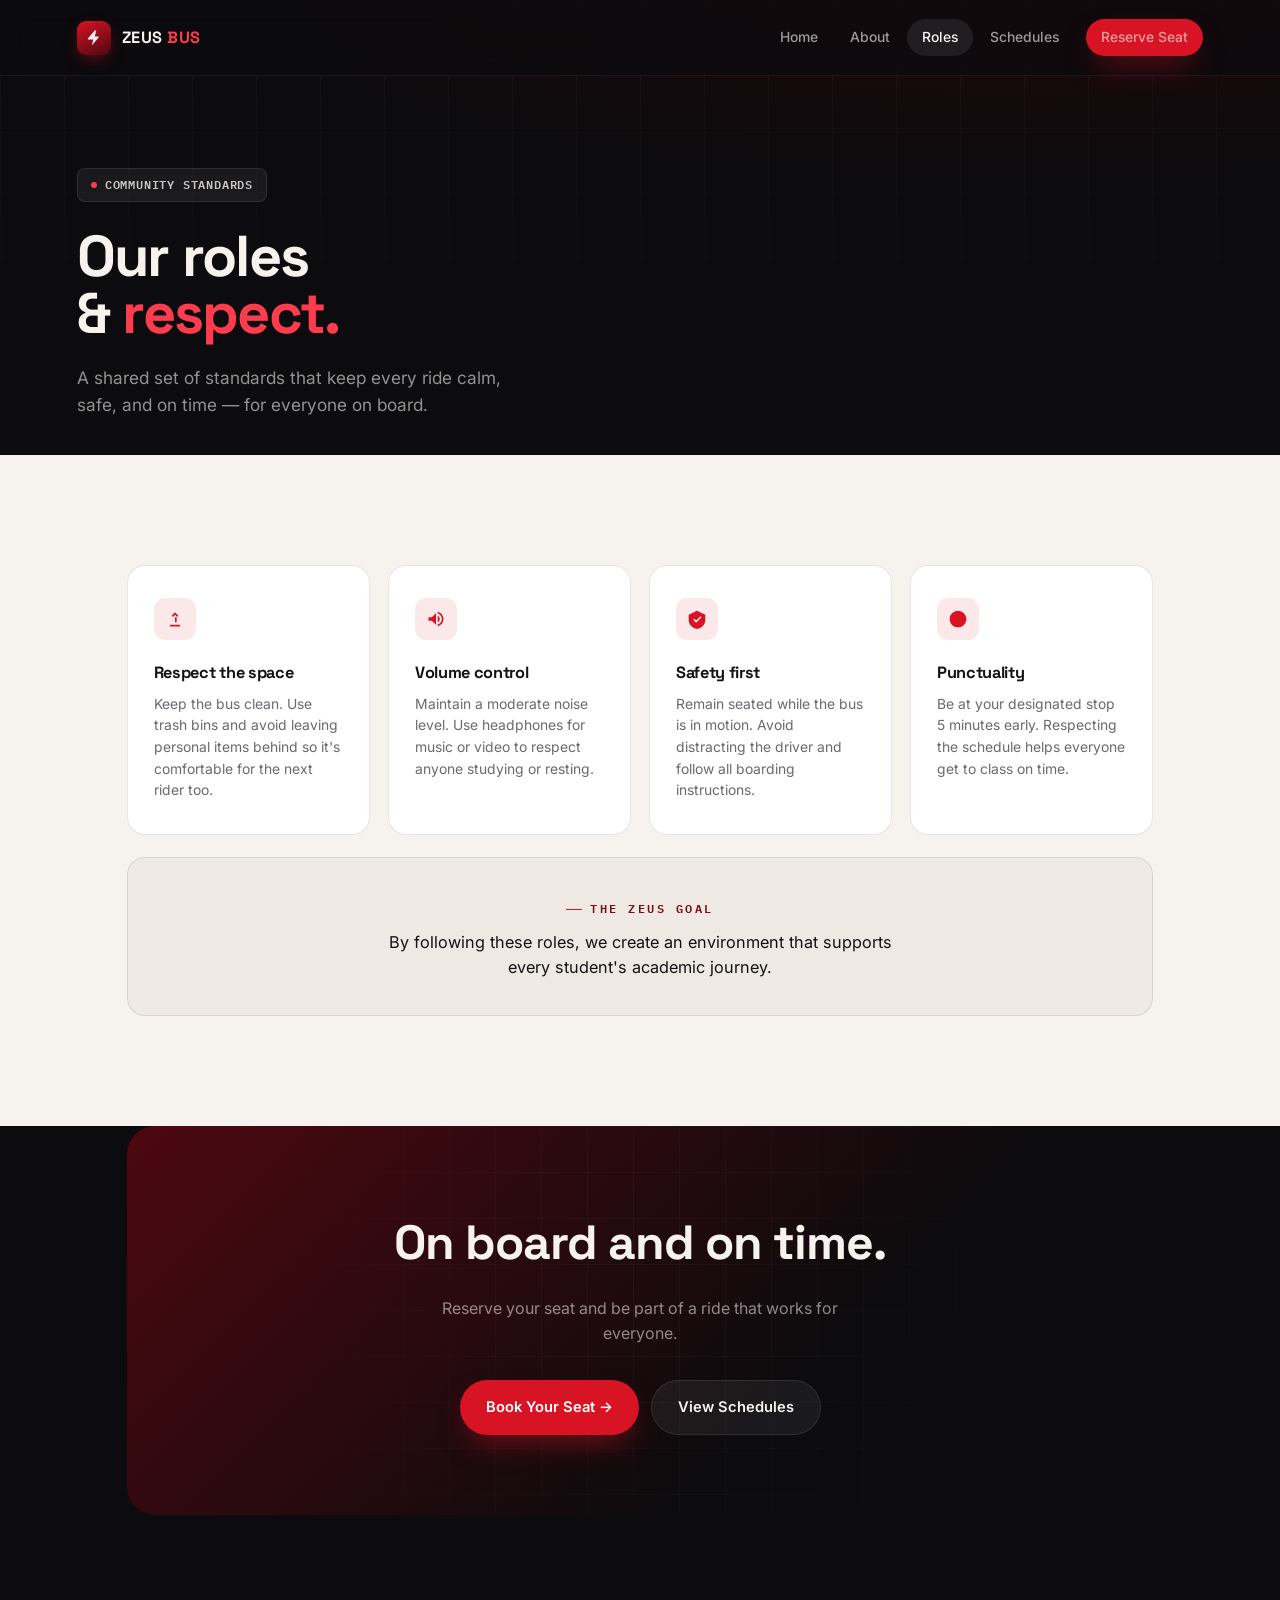
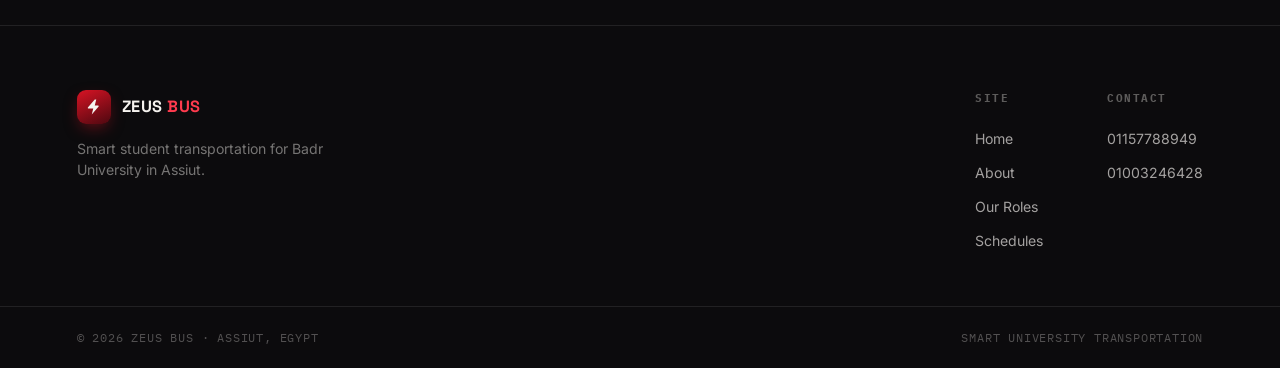
==== commit 68afed3b: "Update About page title and content" ====
--- a/about.html
+++ b/about.html
@@ -3,8 +3,8 @@
 <head>
 <meta charset="UTF-8">
 <meta name="viewport" content="width=device-width, initial-scale=1.0">
-<title>About — Zeus Bus</title>
-<meta name="description" content="Zeus Bus is Assiut's student-focused transportation network — our story, mission, values, and the people behind it.">
+<title>Our Roles — Zeus Bus</title>
+<meta name="description" content="Community standards for riding Zeus Bus — what we ask of every student on board.">
 <link rel="icon" type="image/png" href="assets/logo.png">
 <link rel="stylesheet" href="assets/style.css">
 </head>
@@ -17,8 +17,8 @@
   </a>
   <div class="nav-links">
     <a href="index.html">Home</a>
-    <a href="about.html" class="active">About</a>
-    <a href="roles.html">Roles</a>
+    <a href="about.html">About</a>
+    <a href="roles.html" class="active">Roles</a>
     <a href="schedules.html">Schedules</a>
     <a href="https://docs.google.com/forms/d/e/1FAIpQLSeB-g0PqexsdDbRheIVA4l95dSTmZdJZY3OPIa6RiLrSdocnQ/viewform?usp=header" target="_blank" class="btn btn-primary btn-sm nav-cta">Reserve Seat</a>
   </div>
@@ -33,138 +33,58 @@
 </div>
 
 <!-- HERO -->
-<header class="hero" style="min-height:56vh;">
+<header class="hero" style="min-height:44vh;">
   <div class="hero-grid"></div>
   <div class="hero-inner">
-    <span class="chip"><span class="dot"></span>Get to know us</span>
-    <h1 style="font-size:clamp(2.4rem,5.6vw,4rem);">Our story<br>& <em>mission.</em></h1>
-    <p class="hero-sub">Zeus Bus started with a simple observation: getting to campus safely and on time shouldn't be the hardest part of a student's day.</p>
-  </div>
-  <div class="road-scene" style="height:130px;">
-    <div class="bus-glow"></div>
-    <svg viewBox="0 0 1000 210" preserveAspectRatio="none"><line x1="0" y1="150" x2="1000" y2="150" class="road-line moving"/></svg>
-    <div class="bus-unit" style="bottom:14px;">
-      <svg class="bus-illustration" viewBox="0 0 340 140" xmlns="http://www.w3.org/2000/svg">
-        <defs><linearGradient id="ab1" x1="0" y1="0" x2="0" y2="1"><stop offset="0" stop-color="#e0182b"/><stop offset="1" stop-color="#6e0a12"/></linearGradient>
-        <linearGradient id="ab2" x1="0" y1="0" x2="0" y2="1"><stop offset="0" stop-color="#3a3a40"/><stop offset="1" stop-color="#17171a"/></linearGradient></defs>
-        <ellipse cx="175" cy="132" rx="150" ry="7" fill="#000" opacity="0.35"/>
-        <path d="M18,108 L18,58 C18,46 27,37 39,36 L255,30 C270,29.5 283,36 292,47 L318,80 C322,85 324,91 324,97 L324,108 Z" fill="url(#ab1)"/>
-        <path d="M34,64 L34,48 C34,44 37,41 41,41 L120,38 L120,64 Z" fill="url(#ab2)"/>
-        <rect x="128" y="38" width="86" height="26" rx="4" fill="url(#ab2)"/>
-        <path d="M222,38 L262,36 C270,36 277,40 283,47 L296,64 L222,64 Z" fill="url(#ab2)"/>
-        <path d="M170,78 L156,96 L166,96 L160,112 L180,90 L170,90 Z" fill="rgba(255,255,255,0.9)"/>
-        <rect x="18" y="96" width="306" height="12" fill="#141215" opacity="0.8"/>
-        <ellipse cx="312" cy="88" rx="7" ry="5" fill="#ffe9b0"/>
-        <g class="wheel" style="transform-origin:82px 110px"><circle cx="82" cy="110" r="17" fill="#0d0d0d"/><circle cx="82" cy="110" r="8" fill="#4a4a4d"/></g>
-        <g class="wheel" style="transform-origin:262px 110px"><circle cx="262" cy="110" r="17" fill="#0d0d0d"/><circle cx="262" cy="110" r="8" fill="#4a4a4d"/></g>
-      </svg>
-    </div>
+    <span class="chip"><span class="dot"></span>Community Standards</span>
+    <h1 style="font-size:clamp(2.2rem,5vw,3.6rem);">Our roles<br>& <em>respect.</em></h1>
+    <p class="hero-sub">A shared set of standards that keep every ride calm, safe, and on time — for everyone on board.</p>
   </div>
 </header>
 
-<!-- STORY -->
+<!-- ROLES -->
 <section class="section">
   <div class="container">
-    <div class="split">
-      <div class="reveal">
-        <span class="eyebrow" style="color:var(--burgundy)">Who we are</span>
-        <h2 style="font-size:clamp(1.8rem,3.2vw,2.5rem); margin:12px 0 18px;">A student-built answer to a student problem.</h2>
-        <p style="color:var(--steel); margin-bottom:16px;">Zeus Bus is Assiut's student-focused transportation network. We recognized the daily struggle university students face trying to secure safe, dependable transport to campus — and built a service around solving exactly that.</p>
-        <p style="color:var(--steel);">We don't just run trips. We turn the commute into a stress-free launchpad for the rest of your academic day — organized pickups, consistent timing, and a calm, air-conditioned ride.</p>
+    <div class="why-grid">
+      <div class="why-card reveal" data-i="0">
+        <div class="why-icon"><svg viewBox="0 0 24 24"><path d="M6 19h12v2H6v-2zm3.5-9.5L12 7l2.5 2.5L16 8l-4-4-4 4 1.5 1.5zM12 10v6h2v-6h-2z"/></svg></div>
+        <h3>Respect the space</h3>
+        <p>Keep the bus clean. Use trash bins and avoid leaving personal items behind so it's comfortable for the next rider too.</p>
       </div>
-      <div class="split-visual reveal">
-        <div class="mini-road"></div>
-        <svg class="mini-bus" viewBox="0 0 340 140" xmlns="http://www.w3.org/2000/svg">
-          <defs><linearGradient id="mb2" x1="0" y1="0" x2="0" y2="1"><stop offset="0" stop-color="#e0182b"/><stop offset="1" stop-color="#6e0a12"/></linearGradient></defs>
-          <path d="M18,108 L18,58 C18,46 27,37 39,36 L255,30 C270,29.5 283,36 292,47 L318,80 C322,85 324,91 324,97 L324,108 Z" fill="url(#mb2)"/>
-          <rect x="34" y="38" width="86" height="26" rx="4" fill="#1c1c20"/>
-          <rect x="128" y="38" width="86" height="26" rx="4" fill="#1c1c20"/>
-          <path d="M170,78 L156,96 L166,96 L160,112 L180,90 L170,90 Z" fill="rgba(255,255,255,0.9)"/>
-          <circle cx="82" cy="110" r="17" fill="#0d0d0d"/><circle cx="262" cy="110" r="17" fill="#0d0d0d"/>
-        </svg>
+      <div class="why-card reveal" data-i="1">
+        <div class="why-icon"><svg viewBox="0 0 24 24"><path d="M3 10v4h4l5 5V5l-5 5H3zm13.5 2A4.5 4.5 0 0014 7.97v8.05c1.48-.74 2.5-2.26 2.5-4.02zM14 3.23v2.06c2.89.86 5 3.54 5 6.71s-2.11 5.85-5 6.71v2.06c4.01-.91 7-4.49 7-8.77s-2.99-7.86-7-8.77z"/></svg></div>
+        <h3>Volume control</h3>
+        <p>Maintain a moderate noise level. Use headphones for music or video to respect anyone studying or resting.</p>
+      </div>
+      <div class="why-card reveal" data-i="2">
+        <div class="why-icon"><svg viewBox="0 0 24 24"><path d="M12 2L2 7v6c0 5.25 3.6 9.9 10 11 6.4-1.1 10-5.75 10-11V7l-10-5zm-1 14.5l-3.5-3.5 1.41-1.41L11 13.67l5.09-5.09L17.5 10 11 16.5z"/></svg></div>
+        <h3>Safety first</h3>
+        <p>Remain seated while the bus is in motion. Avoid distracting the driver and follow all boarding instructions.</p>
+      </div>
+      <div class="why-card reveal" data-i="3">
+        <div class="why-icon"><svg viewBox="0 0 24 24"><path d="M12 2C6.48 2 2 6.48 2 12s4.48 10 10 10 10-4.48 10-10S17.52 2 12 2zm.5 5H11v6l5.25 3.15.75-1.23-4.5-2.67V7z"/></svg></div>
+        <h3>Punctuality</h3>
+        <p>Be at your designated stop 5 minutes early. Respecting the schedule helps everyone get to class on time.</p>
       </div>
     </div>
-  </div>
-</section>
 
-<!-- MISSION / VISION -->
-<section class="section on-dark">
-  <div class="container">
-    <div class="section-head reveal">
-      <span class="eyebrow">Our Vision</span>
-      <h2>Egypt's smartest micro-transit, built for campus life.</h2>
-      <p>Every decision — routes, timing, comfort — is engineered around the rhythm of the academic day.</p>
-    </div>
-    <div class="why-grid reveal-stagger">
-      <div class="journey-step reveal" data-i="0">
-        <div class="step-icon"><svg viewBox="0 0 24 24"><path d="M12 2C8.13 2 5 5.13 5 9c0 5.25 7 13 7 13s7-7.75 7-13c0-3.87-3.13-7-7-7zm0 9.5A2.5 2.5 0 1112 6.5a2.5 2.5 0 010 5z"/></svg></div>
-        <h3>Punctuality</h3><p>Schedules mapped directly to university lecture timings.</p>
-      </div>
-      <div class="journey-step reveal" data-i="1">
-        <div class="step-icon"><svg viewBox="0 0 24 24"><path d="M12 2L2 7v6c0 5.25 3.6 9.9 10 11 6.4-1.1 10-5.75 10-11V7l-10-5z"/></svg></div>
-        <h3>Safety protocols</h3><p>Verified, professional drivers holding controlled, monitored speeds.</p>
-      </div>
-      <div class="journey-step reveal" data-i="2">
-        <div class="step-icon"><svg viewBox="0 0 24 24"><path d="M16 11c1.66 0 2.99-1.34 2.99-3S17.66 5 16 5c-1.66 0-3 1.34-3 3s1.34 3 3 3zm-8 0c1.66 0 2.99-1.34 2.99-3S9.66 5 8 5C6.34 5 5 6.34 5 8s1.34 3 3 3zm0 2c-2.33 0-7 1.17-7 3.5V19h14v-2.5C15 14.17 10.33 13 8 13z"/></svg></div>
-        <h3>Student atmosphere</h3><p>A quiet, air-conditioned environment built for reading and resting.</p>
-      </div>
-      <div class="journey-step reveal" data-i="3">
-        <div class="step-icon"><svg viewBox="0 0 24 24"><path d="M3 13h8V3H3v10zm0 8h8v-6H3v6zm10 0h8V11h-8v10zm0-18v6h8V3h-8z"/></svg></div>
-        <h3>Constant scale</h3><p>New pickup points added quickly based on real student demand.</p>
-      </div>
-    </div>
-  </div>
-</section>
-
-<!-- WHY ZEUS -->
-<section class="section">
-  <div class="container">
-    <div class="split">
-      <div class="split-visual reveal" style="order:2;">
-        <svg viewBox="0 0 200 200" width="55%">
-          <circle cx="100" cy="100" r="86" fill="none" stroke="rgba(216,19,36,0.25)" stroke-width="2" stroke-dasharray="6 8"/>
-          <text x="100" y="112" text-anchor="middle" font-family="Space Grotesk, sans-serif" font-size="52" font-weight="700" fill="#f6f3ef">Z</text>
-        </svg>
-      </div>
-      <div class="reveal">
-        <span class="eyebrow" style="color:var(--burgundy)">Why "Zeus"</span>
-        <h2 style="font-size:clamp(1.8rem,3.2vw,2.4rem); margin:12px 0 16px;">Strength and operational leadership.</h2>
-        <p style="color:var(--steel);">The name represents the standard we hold ourselves to. Our baseline promise stays simple: better vibe, better ride. We combine careful scheduling with modern vehicle standards so you never drop a lecture hour to a late bus.</p>
-      </div>
-    </div>
-  </div>
-</section>
-
-<!-- FOUNDERS -->
-<section class="section on-dark">
-  <div class="container">
-    <div class="section-head reveal">
-      <span class="eyebrow">Leadership</span>
-      <h2>The minds behind Zeus.</h2>
-    </div>
-    <div class="why-grid" style="grid-template-columns:repeat(2,minmax(0,320px));">
-      <div class="journey-step reveal" data-i="0" style="text-align:center;">
-        <div style="width:74px;height:74px;border-radius:20px;background:#1a1a1a;border:1px solid rgba(255,255,255,0.08);display:flex;align-items:center;justify-content:center;font-family:var(--display);font-size:1.5rem;font-weight:700;color:#fff;margin:0 auto 18px;">J</div>
-        <h3>Jamal</h3>
-        <p style="font-family:var(--mono);font-size:0.72rem;letter-spacing:1px;text-transform:uppercase;color:var(--signal-bright);">Chief Executive Officer</p>
-      </div>
-      <div class="journey-step reveal" data-i="1" style="text-align:center;">
-        <div style="width:74px;height:74px;border-radius:20px;background:#1a1a1a;border:1px solid rgba(255,255,255,0.08);display:flex;align-items:center;justify-content:center;font-family:var(--display);font-size:1.5rem;font-weight:700;color:#fff;margin:0 auto 18px;">M</div>
-        <h3>Mohamed Ahmed</h3>
-        <p style="font-family:var(--mono);font-size:0.72rem;letter-spacing:1px;text-transform:uppercase;color:var(--signal-bright);">Chief Operating Officer</p>
-      </div>
+    <div class="reveal" style="margin-top:22px; border:1px solid var(--line); border-radius:18px; padding:34px 30px; background:var(--bone-2); text-align:center;">
+      <span class="eyebrow" style="color:var(--burgundy); justify-content:center;">The Zeus Goal</span>
+      <p style="max-width:520px; margin:12px auto 0; color:var(--ink); font-size:1.02rem;">By following these roles, we create an environment that supports every student's academic journey.</p>
     </div>
   </div>
 </section>
 
 <!-- CTA -->
-<section class="section" style="padding:100px 6%;">
-  <div class="cta-arrive reveal">
-    <h2>Ready to ride with us?</h2>
-    <p>Reserve your seat through our official form. We'll confirm within 24 hours.</p>
-    <div class="btn-row">
-      <a href="https://docs.google.com/forms/d/e/1FAIpQLSeB-g0PqexsdDbRheIVA4l95dSTmZdJZY3OPIa6RiLrSdocnQ/viewform?usp=header" target="_blank" class="btn btn-primary">Book Your Seat →</a>
-      <a href="schedules.html" class="btn btn-ghost-dark">View Schedules</a>
+<section class="section on-dark" style="padding-top:0;">
+  <div class="container" style="padding-top:0;">
+    <div class="cta-arrive reveal">
+      <h2>On board and on time.</h2>
+      <p>Reserve your seat and be part of a ride that works for everyone.</p>
+      <div class="btn-row">
+        <a href="https://docs.google.com/forms/d/e/1FAIpQLSeB-g0PqexsdDbRheIVA4l95dSTmZdJZY3OPIa6RiLrSdocnQ/viewform?usp=header" target="_blank" class="btn btn-primary">Book Your Seat →</a>
+        <a href="schedules.html" class="btn btn-ghost-dark">View Schedules</a>
+      </div>
     </div>
   </div>
 </section>
--- a/assets/style.css
+++ b/assets/style.css
@@ -0,0 +1,450 @@
+/* =========================================================
+   ZEUS BUS — Design System
+   Premium mobility-tech aesthetic. Route-line as spine.
+   ========================================================= */
+
+@import url('https://fonts.googleapis.com/css2?family=Space+Grotesk:wght@500;600;700&family=Inter:wght@400;500;600;700&family=IBM+Plex+Mono:wght@500;600&display=swap');
+
+:root{
+  --asphalt: #0c0b0d;
+  --asphalt-2: #141215;
+  --burgundy: #7a0c14;
+  --burgundy-deep: #4d0810;
+  --signal: #d81324;
+  --signal-bright: #ff3b4e;
+  --bone: #f6f3ef;
+  --bone-2: #eeeae3;
+  --ink: #141215;
+  --steel: #6b6870;
+  --steel-light: #a7a3ab;
+  --line: rgba(20,18,21,0.10);
+  --line-dark: rgba(255,255,255,0.09);
+  --white: #ffffff;
+
+  --display: 'Space Grotesk', 'Inter', sans-serif;
+  --body: 'Inter', sans-serif;
+  --mono: 'IBM Plex Mono', monospace;
+
+  --nav-h: 76px;
+  --ease: cubic-bezier(0.16, 1, 0.3, 1);
+}
+
+*,*::before,*::after{ margin:0; padding:0; box-sizing:border-box; }
+html{ scroll-behavior:smooth; }
+body{
+  font-family: var(--body);
+  background: var(--bone);
+  color: var(--ink);
+  -webkit-font-smoothing: antialiased;
+  line-height: 1.55;
+  overflow-x: hidden;
+}
+a{ color:inherit; }
+img,svg{ display:block; max-width:100%; }
+button{ font-family:inherit; cursor:pointer; border:none; background:none; color:inherit; }
+ul{ list-style:none; }
+
+.container{ max-width: 1180px; margin: 0 auto; padding: 0 6%; }
+
+/* ---------- Reveal-on-scroll ----------
+   Visible by default (no-JS / slow-JS safe). JS arms the hidden
+   state only once an IntersectionObserver is ready to reveal it. */
+.reveal{ transition: opacity .7s var(--ease), transform .7s var(--ease); }
+.reveal.armed{ opacity:0; transform: translateY(22px); }
+.reveal.armed.in{ opacity:1; transform: translateY(0); }
+.reveal-stagger > *{ transition-delay: calc(var(--i, 0) * 80ms); }
+
+/* ---------- Typography ---------- */
+.eyebrow{
+  font-family: var(--mono);
+  font-size: 0.72rem;
+  font-weight: 600;
+  letter-spacing: 2.5px;
+  text-transform: uppercase;
+  color: var(--signal);
+  display:inline-flex;
+  align-items:center;
+  gap:8px;
+}
+.eyebrow::before{
+  content:'';
+  width:16px; height:1px;
+  background: var(--signal);
+}
+h1,h2,h3,h4{ font-family: var(--display); font-weight:700; letter-spacing:-0.02em; color: var(--ink); }
+.on-dark h1, .on-dark h2, .on-dark h3, .on-dark p, .on-dark .eyebrow{ color: var(--bone); }
+.on-dark .eyebrow{ color: var(--signal-bright); }
+.on-dark p{ color: rgba(246,243,239,0.6); }
+
+.section-head{ max-width: 620px; margin-bottom: 48px; }
+.section-head h2{ font-size: clamp(1.9rem, 3.6vw, 2.75rem); line-height:1.08; margin-top:10px; }
+.section-head p{ color: var(--steel); font-size: 1.02rem; margin-top: 14px; max-width: 480px; }
+.on-dark .section-head p{ color: rgba(246,243,239,0.55); }
+
+/* ---------- Buttons ---------- */
+.btn{
+  display:inline-flex; align-items:center; justify-content:center; gap:9px;
+  font-family: var(--body); font-weight:600; font-size:0.92rem;
+  padding: 15px 26px; border-radius: 100px;
+  text-decoration:none; white-space:nowrap;
+  transition: transform .25s var(--ease), box-shadow .25s var(--ease), background .25s var(--ease), border-color .25s var(--ease);
+}
+.btn svg{ width:15px; height:15px; fill:currentColor; flex-shrink:0; transition: transform .25s var(--ease); }
+.btn:hover svg{ transform: translateX(3px); }
+
+.btn-primary{ background: var(--signal); color:#fff; box-shadow: 0 14px 30px -10px rgba(216,19,36,0.55); }
+.btn-primary:hover{ background: var(--signal-bright); transform: translateY(-2px); box-shadow: 0 18px 36px -10px rgba(216,19,36,0.6); }
+
+.btn-outline{ background: transparent; color: var(--ink); border:1.5px solid var(--line); }
+.btn-outline:hover{ border-color: var(--ink); transform: translateY(-2px); }
+
+.on-dark .btn-outline{ color: var(--bone); border-color: var(--line-dark); }
+.on-dark .btn-outline:hover{ border-color: rgba(255,255,255,0.4); }
+
+.btn-ghost-dark{ background: rgba(255,255,255,0.06); color: var(--bone); border:1px solid var(--line-dark); }
+.btn-ghost-dark:hover{ background: rgba(255,255,255,0.12); transform: translateY(-2px); }
+
+.btn-sm{ padding: 10px 18px; font-size: 0.82rem; }
+.btn-block{ width:100%; }
+
+/* ---------- Route chip (mono, departure-board motif) ---------- */
+.chip{
+  display:inline-flex; align-items:center; gap:8px;
+  font-family: var(--mono); font-size: 0.72rem; font-weight:600;
+  letter-spacing: 0.8px; text-transform:uppercase;
+  padding: 7px 13px; border-radius: 8px;
+  background: rgba(255,255,255,0.06);
+  border: 1px solid var(--line-dark);
+  color: rgba(246,243,239,0.8);
+}
+.chip .dot{ width:6px; height:6px; border-radius:50%; background: var(--signal-bright); flex-shrink:0; animation: pulseDot 2s infinite; }
+.chip.on-light{ background: var(--white); border-color: var(--line); color: var(--steel); }
+.chip.on-light .dot{ background: var(--signal); }
+
+@keyframes pulseDot{
+  0%{ box-shadow: 0 0 0 0 rgba(255,59,78,0.55); }
+  70%{ box-shadow: 0 0 0 7px rgba(255,59,78,0); }
+  100%{ box-shadow: 0 0 0 0 rgba(255,59,78,0); }
+}
+
+/* =========================================================
+   NAV
+   ========================================================= */
+.site-nav{
+  position: fixed; top:0; left:0; right:0; z-index: 1000;
+  height: var(--nav-h);
+  display:flex; align-items:center; justify-content:space-between;
+  padding: 0 6%;
+  background: rgba(12,11,13,0.72);
+  backdrop-filter: blur(14px); -webkit-backdrop-filter: blur(14px);
+  border-bottom: 1px solid rgba(255,255,255,0.06);
+  transition: height .3s var(--ease), background .3s var(--ease);
+}
+.site-nav.scrolled{ height: 62px; background: rgba(12,11,13,0.92); }
+
+.brand{ display:flex; align-items:center; gap:11px; text-decoration:none; }
+.brand-mark{
+  width:34px; height:34px; border-radius:9px;
+  background: linear-gradient(155deg, var(--signal), var(--burgundy-deep));
+  display:flex; align-items:center; justify-content:center;
+  flex-shrink:0;
+  box-shadow: 0 6px 16px -4px rgba(216,19,36,0.5);
+}
+.brand-mark svg{ width:18px; height:18px; fill: var(--bone); }
+.brand-name{ font-family: var(--display); font-size:1.02rem; font-weight:700; color: var(--bone); letter-spacing:0.5px; }
+.brand-name span{ color: var(--signal-bright); }
+
+.nav-links{ display:flex; align-items:center; gap:2px; }
+.nav-links a{
+  text-decoration:none; color: rgba(246,243,239,0.62);
+  font-size:0.87rem; font-weight:500; padding: 8px 15px; border-radius:100px;
+  transition: color .2s, background .2s;
+}
+.nav-links a:hover{ color: var(--bone); background: rgba(255,255,255,0.06); }
+.nav-links a.active{ color: var(--bone); background: rgba(255,255,255,0.08); }
+.nav-cta{ margin-left:10px; }
+
+.nav-toggle{ display:none; width:38px; height:38px; align-items:center; justify-content:center; }
+.nav-toggle span, .nav-toggle::before, .nav-toggle::after{ content:''; }
+.hamburger{ position:relative; width:20px; height:14px; }
+.hamburger span{ position:absolute; left:0; right:0; height:2px; background: var(--bone); border-radius:2px; transition: transform .25s var(--ease), opacity .25s var(--ease); }
+.hamburger span:nth-child(1){ top:0; }
+.hamburger span:nth-child(2){ top:6px; }
+.hamburger span:nth-child(3){ top:12px; }
+.nav-toggle.open .hamburger span:nth-child(1){ transform: translateY(6px) rotate(45deg); }
+.nav-toggle.open .hamburger span:nth-child(2){ opacity:0; }
+.nav-toggle.open .hamburger span:nth-child(3){ transform: translateY(-6px) rotate(-45deg); }
+
+.mobile-panel{
+  position: fixed; inset: var(--nav-h) 0 0 0; z-index: 999;
+  background: rgba(12,11,13,0.98); backdrop-filter: blur(10px);
+  padding: 26px 6% 40px; display:flex; flex-direction:column; gap:4px;
+  transform: translateY(-12px); opacity:0; pointer-events:none;
+  transition: opacity .25s var(--ease), transform .25s var(--ease);
+}
+.mobile-panel.open{ transform: translateY(0); opacity:1; pointer-events:auto; }
+.mobile-panel a{
+  text-decoration:none; color: var(--bone); font-family: var(--display); font-size:1.5rem; font-weight:600;
+  padding: 14px 4px; border-bottom: 1px solid rgba(255,255,255,0.07);
+}
+.mobile-panel .btn{ margin-top:20px; }
+
+/* =========================================================
+   ROUTE LINE (scroll spine)
+   ========================================================= */
+.route-spine{
+  position:absolute; left:50%; top:0; bottom:0; width:2px;
+  transform: translateX(-50%);
+  z-index:0; pointer-events:none;
+}
+.route-spine svg{ width:100%; height:100%; overflow:visible; }
+.route-spine path{
+  fill:none; stroke: var(--signal); stroke-width:2; stroke-dasharray: 8 10; stroke-linecap:round;
+  opacity:0.28;
+}
+.route-spine .spine-progress{
+  stroke: var(--signal-bright); stroke-dasharray: 6 0; opacity: 0.9;
+  stroke-dashoffset: var(--spine-offset, 0);
+  filter: drop-shadow(0 0 6px rgba(255,59,78,0.5));
+}
+
+.stop-marker{
+  position:relative; z-index:2;
+  width:11px; height:11px; border-radius:50%;
+  background: var(--bone); border: 2px solid var(--steel-light);
+  margin: 0 auto 18px;
+  transition: background .3s, border-color .3s, box-shadow .3s;
+}
+.stop-marker.on-dark{ background: var(--asphalt); border-color: rgba(255,255,255,0.25); }
+.reveal.in .stop-marker{ background: var(--signal); border-color: var(--signal-bright); box-shadow: 0 0 0 6px rgba(216,19,36,0.15); }
+
+/* =========================================================
+   HERO
+   ========================================================= */
+.hero{
+  position:relative;
+  background: radial-gradient(120% 90% at 80% -10%, #23090c 0%, var(--asphalt) 55%), var(--asphalt);
+  padding: calc(var(--nav-h) + 92px) 6% 0;
+  overflow:hidden;
+  min-height: 92vh;
+  display:flex; flex-direction:column; justify-content:space-between;
+}
+.hero-grid{
+  position:absolute; inset:0;
+  background-image: linear-gradient(rgba(255,255,255,0.035) 1px, transparent 1px), linear-gradient(90deg, rgba(255,255,255,0.035) 1px, transparent 1px);
+  background-size: 64px 64px;
+  mask-image: linear-gradient(to bottom, black, transparent 80%);
+  pointer-events:none;
+}
+.hero-inner{ position:relative; z-index:2; max-width: 680px; }
+.hero .chip{ margin-bottom: 26px; }
+.hero h1{
+  font-size: clamp(2.6rem, 6.4vw, 4.7rem);
+  color: var(--bone);
+  line-height: 1.0;
+  letter-spacing: -0.03em;
+  margin-bottom: 22px;
+}
+.hero h1 em{ font-style:normal; color: var(--signal-bright); }
+.hero-sub{ font-size: 1.08rem; color: rgba(246,243,239,0.58); max-width: 460px; margin-bottom: 36px; font-weight:400; }
+.hero-actions{ display:flex; flex-wrap:wrap; gap:12px; margin-bottom:44px; }
+.hero .btn-outline{ color: var(--bone); border-color: var(--line-dark); }
+.hero .btn-outline:hover{ border-color: rgba(255,255,255,0.4); }
+
+.hero-stats{
+  position:relative; z-index:2;
+  display:flex; gap: 40px; flex-wrap:wrap;
+  padding: 22px 0 30px;
+  border-top: 1px solid rgba(255,255,255,0.08);
+}
+.hero-stat b{ display:block; font-family: var(--display); font-size:1.5rem; color: var(--bone); }
+.hero-stat span{ font-family: var(--mono); font-size:0.68rem; letter-spacing:1px; text-transform:uppercase; color: rgba(246,243,239,0.4); }
+
+/* ---- Road + Bus scene ---- */
+.road-scene{ position:relative; z-index:1; height: 210px; margin-top: 20px; }
+.road-scene svg{ position:absolute; inset:0; width:100%; height:100%; }
+.road-line{ stroke: rgba(255,255,255,0.14); stroke-width:2; stroke-dasharray: 14 16; }
+.road-line.moving{ animation: roadDash 1.6s linear infinite; }
+@keyframes roadDash{ to{ stroke-dashoffset: -60; } }
+
+.bus-unit{ position:absolute; bottom: 34px; left: -140px; width: 150px; animation: busDriveIn 2.4s var(--ease) 0.3s forwards, busIdle 3.4s ease-in-out 2.7s infinite; }
+.bus-unit svg{ width:100%; height:auto; aspect-ratio: 340 / 140; }
+.bus-unit .wheel{ transform-origin: center; animation: wheelSpin 0.9s linear infinite; }
+@keyframes busDriveIn{ to{ left: 6%; } }
+@keyframes busIdle{ 0%,100%{ transform: translateY(0); } 50%{ transform: translateY(-4px); } }
+@keyframes wheelSpin{ to{ transform: rotate(360deg); } }
+
+.bus-glow{ position:absolute; bottom: 20px; left: 6%; width: 220px; height: 60px; background: radial-gradient(ellipse at center, rgba(216,19,36,0.35), transparent 70%); filter: blur(6px); z-index:0; }
+
+/* =========================================================
+   SECTIONS (generic surfaces)
+   ========================================================= */
+.section{ position:relative; padding: 110px 0; }
+.section.on-dark{ background: var(--asphalt); }
+.section.on-bone2{ background: var(--bone-2); }
+.section.tight{ padding: 90px 0; }
+
+/* Journey / how it works */
+.journey-track{ position:relative; }
+.journey-steps{ display:grid; grid-template-columns: repeat(4,1fr); gap: 22px; position:relative; z-index:2; }
+.journey-step{
+  background: rgba(255,255,255,0.03); border:1px solid var(--line-dark); border-radius:18px;
+  padding: 30px 24px; position:relative;
+}
+.journey-step .step-tag{ font-family: var(--mono); font-size:0.7rem; color: var(--signal-bright); letter-spacing:1.5px; margin-bottom:16px; display:block; }
+.journey-step h3{ color: var(--bone); font-size:1.08rem; margin-bottom:10px; }
+.journey-step p{ color: rgba(246,243,239,0.5); font-size:0.88rem; }
+.journey-step .step-icon{ width:38px; height:38px; border-radius:10px; background: rgba(216,19,36,0.14); border:1px solid rgba(216,19,36,0.3); display:flex; align-items:center; justify-content:center; margin-bottom:18px; }
+.journey-step .step-icon svg{ width:18px; height:18px; fill: var(--signal-bright); }
+
+/* Routes section */
+.routes-list{ display:flex; flex-direction:column; border-top:1px solid var(--line); }
+.route-row{
+  display:grid; grid-template-columns: 100px 1fr auto auto; align-items:center; gap:24px;
+  padding: 26px 20px; border-bottom:1px solid var(--line);
+  transition: background .25s;
+  cursor:pointer;
+}
+.route-row:hover{ background: rgba(122,12,20,0.035); }
+.route-row .r-code{ font-family: var(--mono); font-size:0.72rem; font-weight:600; color: var(--signal); letter-spacing:1px; }
+.route-row .r-name{ font-family: var(--display); font-size:1.2rem; font-weight:600; }
+.route-row .r-name small{ display:block; font-family: var(--body); font-weight:400; font-size:0.83rem; color: var(--steel); margin-top:3px; }
+.route-row .r-time{ font-family: var(--mono); font-size:0.85rem; color: var(--steel); text-align:right; }
+.route-row .r-arrow{ width:34px; height:34px; border-radius:50%; border:1.5px solid var(--line); display:flex; align-items:center; justify-content:center; transition: background .25s, border-color .25s, transform .25s; }
+.route-row .r-arrow svg{ width:14px; height:14px; fill: var(--ink); }
+.route-row:hover .r-arrow{ background: var(--signal); border-color: var(--signal); transform: translateX(3px); }
+.route-row:hover .r-arrow svg{ fill:#fff; }
+
+/* Why cards */
+.why-grid{ display:grid; grid-template-columns: repeat(4, 1fr); gap:18px; }
+.why-card{
+  border:1px solid var(--line); border-radius:18px; padding: 32px 26px; background: var(--white);
+  transition: transform .3s var(--ease), box-shadow .3s var(--ease), border-color .3s;
+}
+.why-card:hover{ transform: translateY(-5px); box-shadow: 0 22px 40px -18px rgba(20,18,21,0.18); border-color: rgba(216,19,36,0.25); }
+.why-icon{ width:42px; height:42px; border-radius:11px; background: #fbe9ea; display:flex; align-items:center; justify-content:center; margin-bottom:20px; }
+.why-icon svg{ width:20px; height:20px; fill: var(--signal); }
+.why-card h3{ font-size:1.02rem; margin-bottom:9px; }
+.why-card p{ font-size:0.87rem; color: var(--steel); }
+
+/* Stats strip */
+.stats-strip{ display:grid; grid-template-columns: repeat(3,1fr); border:1px solid var(--line-dark); border-radius:20px; overflow:hidden; }
+.stat-cell{ padding: 40px 28px; border-right:1px solid var(--line-dark); }
+.stat-cell:last-child{ border-right:none; }
+.stat-cell b{ display:block; font-family: var(--display); font-size:2.4rem; color:var(--bone); letter-spacing:-0.02em; }
+.stat-cell span{ font-family: var(--mono); font-size:0.72rem; letter-spacing:1px; text-transform:uppercase; color: rgba(246,243,239,0.45); }
+
+/* About preview / split */
+.split{ display:grid; grid-template-columns: 1fr 1fr; gap: 64px; align-items:center; }
+.split-visual{
+  aspect-ratio: 4/3.4; border-radius:22px; background: linear-gradient(155deg, var(--asphalt-2), var(--asphalt));
+  position:relative; overflow:hidden; display:flex; align-items:center; justify-content:center;
+  border: 1px solid var(--line-dark);
+}
+.split-visual .mini-road{ position:absolute; bottom:20%; left:0; right:0; height:2px; background: repeating-linear-gradient(90deg, rgba(255,255,255,0.18) 0 14px, transparent 14px 28px); }
+.split-visual .mini-bus{ width:56%; position:relative; z-index:2; }
+
+/* Schedule preview table */
+.mini-schedule{ border:1px solid var(--line); border-radius:18px; overflow:hidden; background:var(--white); }
+.mini-schedule .row{ display:grid; grid-template-columns: 1fr auto auto; gap:14px; padding:18px 22px; border-bottom:1px solid var(--line); align-items:center; }
+.mini-schedule .row:last-child{ border-bottom:none; }
+.mini-schedule .row .name{ font-weight:600; font-size:0.92rem; }
+.mini-schedule .row .time{ font-family: var(--mono); font-size:0.82rem; color: var(--steel); }
+.mini-schedule .status{ font-family: var(--mono); font-size:0.65rem; letter-spacing:0.6px; text-transform:uppercase; padding:4px 10px; border-radius:100px; background:#e9f7ee; color:#1a7f43; }
+
+/* CTA (arrival) */
+.cta-arrive{
+  position:relative; border-radius: 28px; overflow:hidden;
+  background: linear-gradient(135deg, var(--burgundy-deep) 0%, var(--asphalt) 65%);
+  padding: 80px 8%; text-align:center;
+}
+.cta-arrive::before{
+  content:''; position:absolute; inset:0;
+  background-image: linear-gradient(rgba(255,255,255,0.04) 1px, transparent 1px), linear-gradient(90deg, rgba(255,255,255,0.04) 1px, transparent 1px);
+  background-size: 46px 46px; mask-image: radial-gradient(circle at 50% 40%, black, transparent 75%);
+}
+.cta-arrive h2{ color: var(--bone); font-size: clamp(1.9rem, 4vw, 3rem); position:relative; z-index:2; margin-bottom:16px; }
+.cta-arrive p{ color: rgba(246,243,239,0.55); position:relative; z-index:2; max-width:440px; margin:0 auto 34px; }
+.cta-arrive .btn-row{ position:relative; z-index:2; display:flex; gap:12px; justify-content:center; flex-wrap:wrap; }
+
+/* FAQ */
+.faq-wrap{ display:flex; flex-direction:column; gap:12px; max-width:720px; }
+.faq-item{ border:1px solid var(--line); border-radius:14px; overflow:hidden; background:var(--white); }
+.faq-q{ width:100%; display:flex; justify-content:space-between; align-items:center; gap:16px; padding:20px 22px; text-align:left; font-weight:600; font-size:0.96rem; }
+.faq-plus{ position:relative; width:14px; height:14px; flex-shrink:0; }
+.faq-plus::before,.faq-plus::after{ content:''; position:absolute; background: var(--signal); transition: transform .25s var(--ease), opacity .25s; }
+.faq-plus::before{ top:6px; left:0; width:14px; height:2px; }
+.faq-plus::after{ top:0; left:6px; width:2px; height:14px; }
+.faq-item.open .faq-plus{ transform: rotate(90deg); }
+.faq-item.open .faq-plus::after{ opacity:0; }
+.faq-a{ max-height:0; overflow:hidden; transition: max-height .35s var(--ease); }
+.faq-a p{ padding: 0 22px 20px; color: var(--steel); font-size:0.9rem; }
+.faq-item.open .faq-a{ max-height:220px; }
+
+/* Contact */
+.contact-grid{ display:grid; grid-template-columns: repeat(4,1fr); gap:16px; }
+.contact-card{ border:1px solid var(--line); border-radius:16px; padding:24px; background:var(--white); text-decoration:none; transition: transform .25s var(--ease), border-color .25s; }
+.contact-card:hover{ transform: translateY(-3px); border-color: rgba(216,19,36,0.3); }
+.contact-card .c-icon{ width:38px; height:38px; border-radius:10px; background:#fbe9ea; display:flex; align-items:center; justify-content:center; margin-bottom:16px; }
+.contact-card .c-icon svg{ width:18px; height:18px; fill:var(--signal); }
+.contact-card .c-label{ font-family:var(--mono); font-size:0.66rem; letter-spacing:1px; text-transform:uppercase; color:var(--steel); margin-bottom:5px; }
+.contact-card .c-value{ font-weight:600; font-size:0.94rem; }
+
+/* =========================================================
+   FOOTER
+   ========================================================= */
+.site-footer{ background: var(--asphalt); border-top:1px solid var(--line-dark); }
+.footer-top{ display:flex; justify-content:space-between; align-items:flex-start; padding: 64px 6% 48px; flex-wrap:wrap; gap:40px; }
+.footer-brand p{ color: rgba(246,243,239,0.45); font-size:0.88rem; max-width:280px; margin-top:14px; }
+.footer-cols{ display:flex; gap:64px; flex-wrap:wrap; }
+.footer-col h4{ font-family:var(--mono); font-size:0.68rem; letter-spacing:1.5px; text-transform:uppercase; color: rgba(246,243,239,0.35); margin-bottom:16px; }
+.footer-col a{ display:block; text-decoration:none; color: rgba(246,243,239,0.65); font-size:0.88rem; padding:6px 0; transition:color .2s; }
+.footer-col a:hover{ color: var(--bone); }
+.footer-bottom{ display:flex; justify-content:space-between; align-items:center; padding:22px 6%; border-top:1px solid var(--line-dark); flex-wrap:wrap; gap:10px; }
+.footer-bottom span{ font-family:var(--mono); font-size:0.72rem; letter-spacing:0.8px; text-transform:uppercase; color: rgba(246,243,239,0.3); }
+
+/* =========================================================
+   RESPONSIVE
+   ========================================================= */
+@media (max-width: 1000px){
+  .journey-steps{ grid-template-columns: repeat(2,1fr); }
+  .why-grid{ grid-template-columns: repeat(2,1fr); }
+  .stats-strip{ grid-template-columns: 1fr; }
+  .stat-cell{ border-right:none; border-bottom:1px solid var(--line-dark); }
+  .stat-cell:last-child{ border-bottom:none; }
+  .split{ grid-template-columns:1fr; gap:36px; }
+  .contact-grid{ grid-template-columns: repeat(2,1fr); }
+  .route-spine{ display:none; }
+}
+
+@media (max-width: 768px){
+  .nav-links{ display:none; }
+  .nav-toggle{ display:flex; }
+  .hero{ padding: calc(var(--nav-h) + 56px) 6% 0; min-height: auto; }
+  .hero-actions{ flex-direction:column; }
+  .hero-actions .btn{ width:100%; }
+  .hero-stats{ gap:26px; }
+  .section{ padding: 72px 0; }
+  .journey-steps{ grid-template-columns: 1fr; }
+  .why-grid{ grid-template-columns: 1fr; }
+  .route-row{ grid-template-columns: 1fr auto; grid-template-areas: "code arrow" "name name" "time time"; row-gap:8px; }
+  .route-row .r-code{ grid-area:code; }
+  .route-row .r-arrow{ grid-area:arrow; }
+  .route-row .r-name{ grid-area:name; }
+  .route-row .r-time{ grid-area:time; text-align:left; }
+  .contact-grid{ grid-template-columns: 1fr; }
+  .footer-cols{ gap:36px; }
+  .cta-arrive{ padding:56px 7%; }
+  .road-scene{ height:150px; }
+  .bus-unit{ width:110px; }
+}
+
+/* =========================================================
+   REDUCED MOTION
+   ========================================================= */
+@media (prefers-reduced-motion: reduce){
+  html{ scroll-behavior:auto; }
+  *,*::before,*::after{ animation-duration:0.001ms !important; animation-iteration-count:1 !important; transition-duration:0.001ms !important; }
+  .bus-unit{ left:6%; }
+  .reveal{ opacity:1; transform:none; }
+}
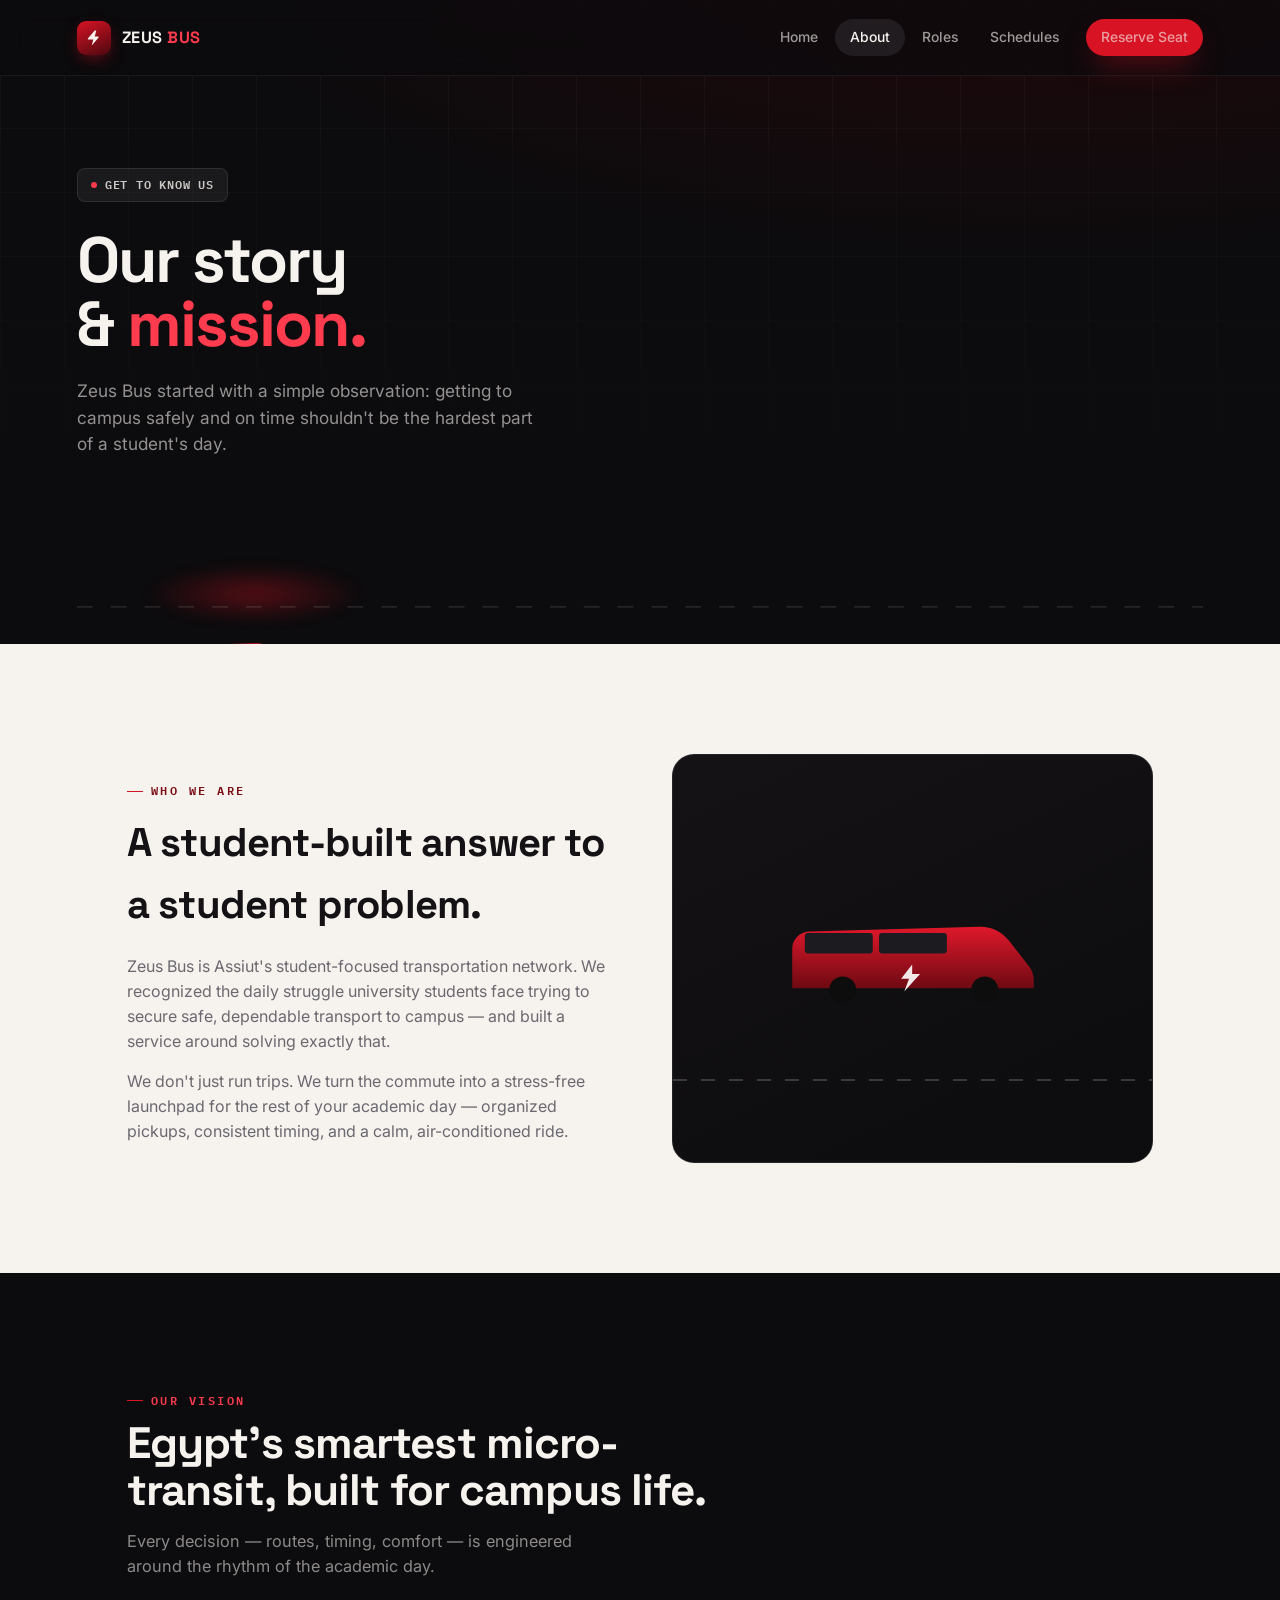
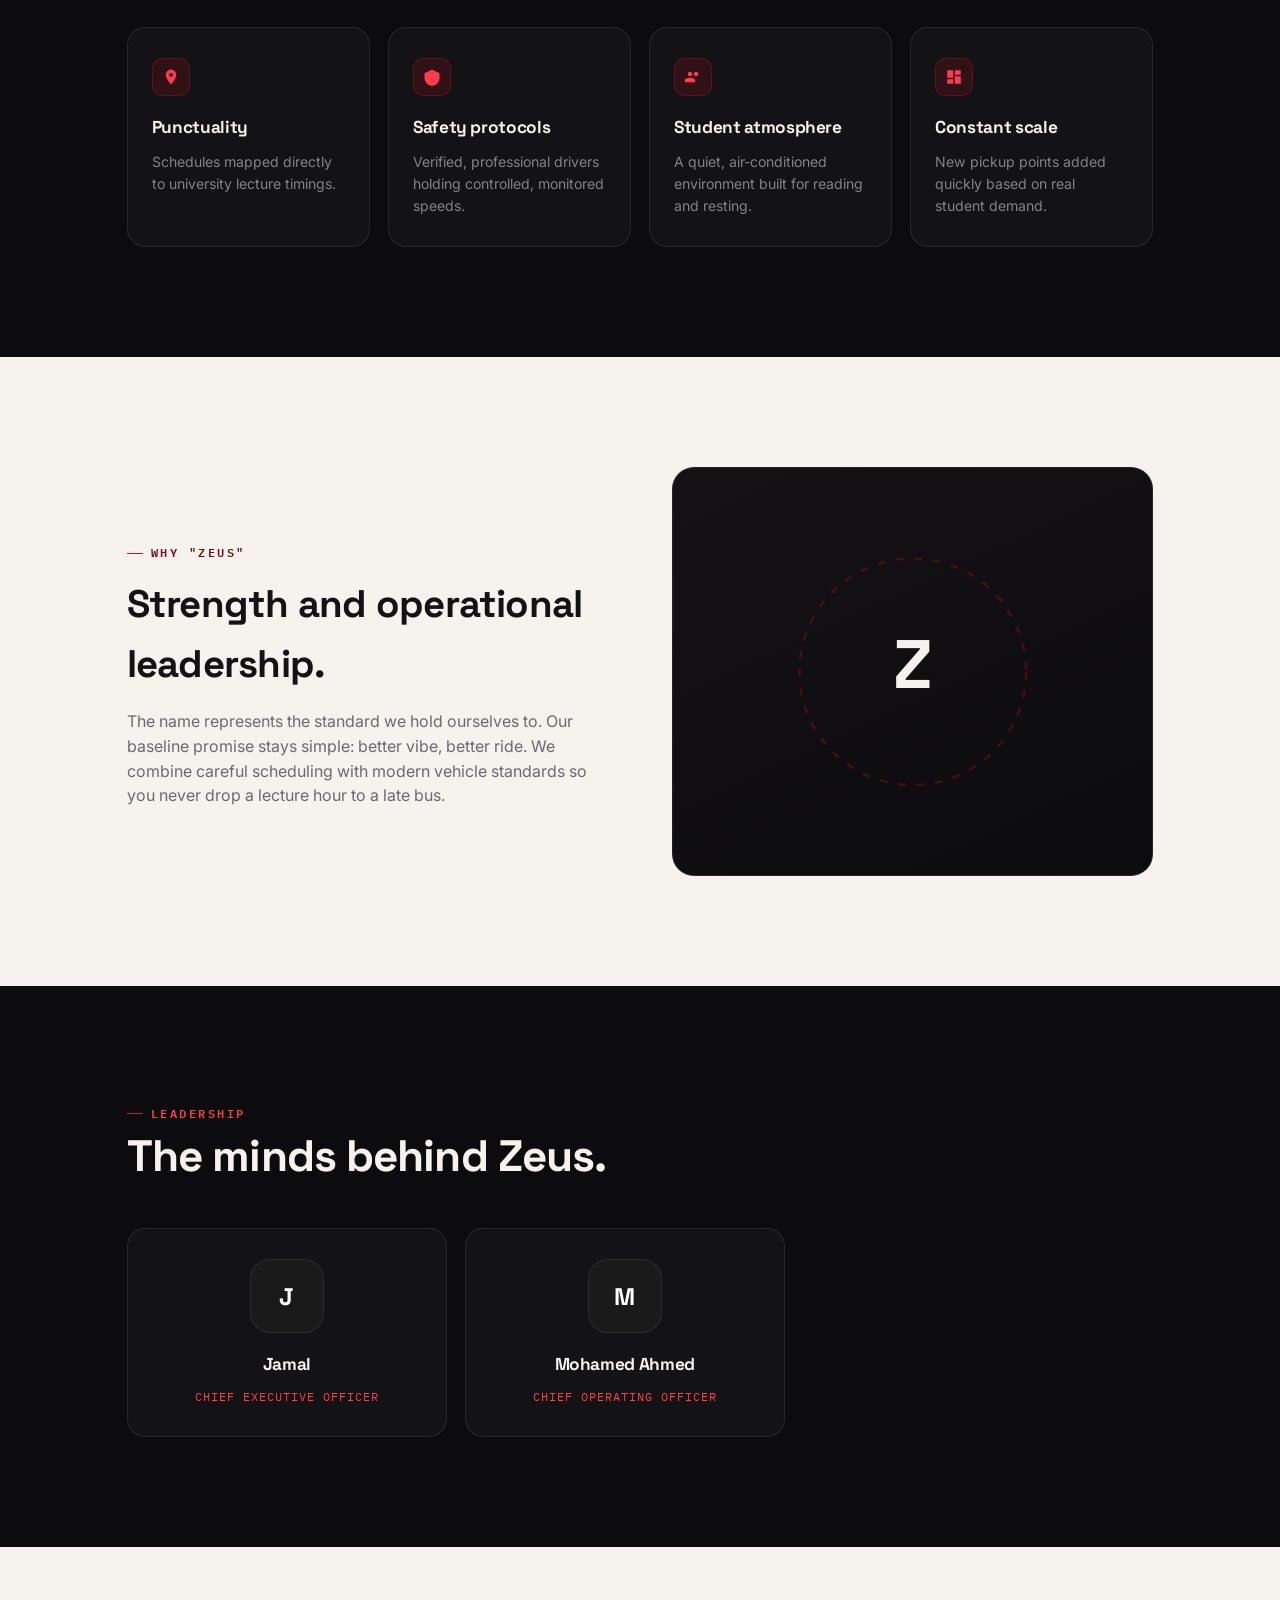
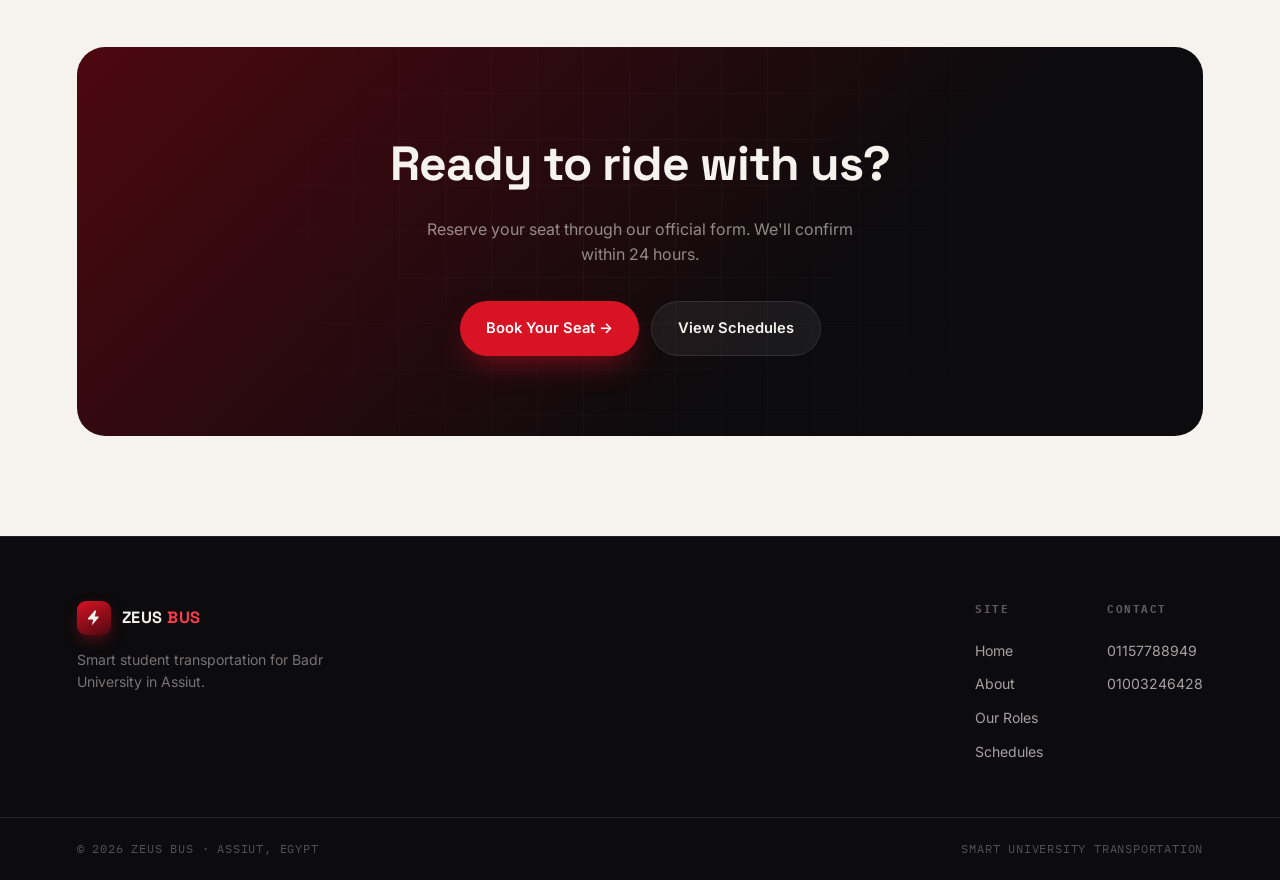
==== commit 8ebb237e: "Update about.html with new content and structure" ====
--- a/about.html
+++ b/about.html
@@ -3,97 +3,218 @@
 <head>
 <meta charset="UTF-8">
 <meta name="viewport" content="width=device-width, initial-scale=1.0">
-<title>Our Roles — Zeus Bus</title>
-<meta name="description" content="Community standards for riding Zeus Bus — what we ask of every student on board.">
+<title>About — Zeus Bus</title>
+<meta name="description" content="Zeus Bus is Assiut's student-focused transportation network — our story, mission, values, and the people behind it.">
+<meta name="robots" content="index, follow">
+<link rel="canonical" href="https://zeusbus.com/about.html">
+<meta name="theme-color" content="#141215">
+
+<meta property="og:type" content="website">
+<meta property="og:site_name" content="Zeus Bus">
+<meta property="og:title" content="About — Zeus Bus">
+<meta property="og:description" content="Zeus Bus is Assiut's student-focused transportation network — our story, mission, values, and the people behind it.">
+<meta property="og:image" content="https://zeusbus.com/assets/logo.png">
+<meta property="og:url" content="https://zeusbus.com/about.html">
+<meta name="twitter:card" content="summary">
+<meta name="twitter:title" content="About — Zeus Bus">
+<meta name="twitter:description" content="Zeus Bus is Assiut's student-focused transportation network — our story, mission, values, and the people behind it.">
+<meta name="twitter:image" content="https://zeusbus.com/assets/logo.png">
+
 <link rel="icon" type="image/png" href="assets/logo.png">
+<link rel="apple-touch-icon" href="assets/logo.png">
+
+<link rel="preconnect" href="https://fonts.googleapis.com">
+<link rel="preconnect" href="https://fonts.gstatic.com" crossorigin>
+<link rel="stylesheet" href="https://fonts.googleapis.com/css2?family=Space+Grotesk:wght@500;600;700&family=Inter:wght@400;500;600;700&family=IBM+Plex+Mono:wght@500;600&display=swap">
+
 <link rel="stylesheet" href="assets/style.css">
+
+<script type="application/ld+json">
+{
+  "@context": "https://schema.org",
+  "@type": "AboutPage",
+  "name": "About — Zeus Bus",
+  "description": "Zeus Bus is Assiut's student-focused transportation network — our story, mission, values, and the people behind it.",
+  "url": "https://zeusbus.com/about.html",
+  "mainEntity": {
+    "@type": "LocalBusiness",
+    "name": "Zeus Bus",
+    "areaServed": { "@type": "City", "name": "Assiut" }
+  }
+}
+</script>
 </head>
 <body>
 
-<nav class="site-nav">
+<a href="#main" class="skip-link">Skip to main content</a>
+
+<nav class="site-nav" aria-label="Primary">
   <a href="index.html" class="brand">
-    <div class="brand-mark"><svg viewBox="0 0 24 24"><path d="M13 2L4.09 12.26a1 1 0 00.91 1.74H11l-2 8 8.91-10.26a1 1 0 00-.91-1.74H13l2-8z"/></svg></div>
+    <div class="brand-mark"><svg viewBox="0 0 24 24" aria-hidden="true" focusable="false"><path d="M13 2L4.09 12.26a1 1 0 00.91 1.74H11l-2 8 8.91-10.26a1 1 0 00-.91-1.74H13l2-8z"/></svg></div>
     <div class="brand-name">ZEUS<span> BUS</span></div>
   </a>
   <div class="nav-links">
     <a href="index.html">Home</a>
-    <a href="about.html">About</a>
-    <a href="roles.html" class="active">Roles</a>
+    <a href="about.html" class="active" aria-current="page">About</a>
+    <a href="roles.html">Roles</a>
     <a href="schedules.html">Schedules</a>
-    <a href="https://docs.google.com/forms/d/e/1FAIpQLSeB-g0PqexsdDbRheIVA4l95dSTmZdJZY3OPIa6RiLrSdocnQ/viewform?usp=header" target="_blank" class="btn btn-primary btn-sm nav-cta">Reserve Seat</a>
-  </div>
-  <button class="nav-toggle" aria-label="Menu"><div class="hamburger"><span></span><span></span><span></span></div></button>
+    <a href="https://docs.google.com/forms/d/e/1FAIpQLSeB-g0PqexsdDbRheIVA4l95dSTmZdJZY3OPIa6RiLrSdocnQ/viewform?usp=header" target="_blank" rel="noopener noreferrer" class="btn btn-primary btn-sm nav-cta">Reserve Seat</a>
+  </div>
+  <button class="nav-toggle" aria-label="Menu" aria-expanded="false" aria-controls="mobilePanel"><div class="hamburger"><span></span><span></span><span></span></div></button>
 </nav>
-<div class="mobile-panel">
+<div class="mobile-panel" id="mobilePanel">
   <a href="index.html">Home</a>
-  <a href="about.html">About</a>
+  <a href="about.html" aria-current="page">About</a>
   <a href="roles.html">Roles</a>
   <a href="schedules.html">Schedules</a>
-  <a href="https://docs.google.com/forms/d/e/1FAIpQLSeB-g0PqexsdDbRheIVA4l95dSTmZdJZY3OPIa6RiLrSdocnQ/viewform?usp=header" target="_blank" class="btn btn-primary btn-block">Reserve Seat →</a>
+  <a href="https://docs.google.com/forms/d/e/1FAIpQLSeB-g0PqexsdDbRheIVA4l95dSTmZdJZY3OPIa6RiLrSdocnQ/viewform?usp=header" target="_blank" rel="noopener noreferrer" class="btn btn-primary btn-block">Reserve Seat →</a>
 </div>
 
+<main id="main">
 <!-- HERO -->
-<header class="hero" style="min-height:44vh;">
+<header class="hero" style="min-height:56vh;">
   <div class="hero-grid"></div>
   <div class="hero-inner">
-    <span class="chip"><span class="dot"></span>Community Standards</span>
-    <h1 style="font-size:clamp(2.2rem,5vw,3.6rem);">Our roles<br>& <em>respect.</em></h1>
-    <p class="hero-sub">A shared set of standards that keep every ride calm, safe, and on time — for everyone on board.</p>
+    <span class="chip"><span class="dot"></span>Get to know us</span>
+    <h1 style="font-size:clamp(2.4rem,5.6vw,4rem);">Our story<br>& <em>mission.</em></h1>
+    <p class="hero-sub">Zeus Bus started with a simple observation: getting to campus safely and on time shouldn't be the hardest part of a student's day.</p>
+  </div>
+  <div class="road-scene" style="height:130px;">
+    <div class="bus-glow"></div>
+    <svg viewBox="0 0 1000 210" preserveAspectRatio="none" aria-hidden="true" focusable="false"><line x1="0" y1="150" x2="1000" y2="150" class="road-line moving"/></svg>
+    <div class="bus-unit" style="bottom:14px;">
+      <svg class="bus-illustration" viewBox="0 0 340 140" xmlns="http://www.w3.org/2000/svg" aria-hidden="true" focusable="false">
+        <defs><linearGradient id="ab1" x1="0" y1="0" x2="0" y2="1"><stop offset="0" stop-color="#e0182b"/><stop offset="1" stop-color="#6e0a12"/></linearGradient>
+        <linearGradient id="ab2" x1="0" y1="0" x2="0" y2="1"><stop offset="0" stop-color="#3a3a40"/><stop offset="1" stop-color="#17171a"/></linearGradient></defs>
+        <ellipse cx="175" cy="132" rx="150" ry="7" fill="#000" opacity="0.35"/>
+        <path d="M18,108 L18,58 C18,46 27,37 39,36 L255,30 C270,29.5 283,36 292,47 L318,80 C322,85 324,91 324,97 L324,108 Z" fill="url(#ab1)"/>
+        <path d="M34,64 L34,48 C34,44 37,41 41,41 L120,38 L120,64 Z" fill="url(#ab2)"/>
+        <rect x="128" y="38" width="86" height="26" rx="4" fill="url(#ab2)"/>
+        <path d="M222,38 L262,36 C270,36 277,40 283,47 L296,64 L222,64 Z" fill="url(#ab2)"/>
+        <path d="M170,78 L156,96 L166,96 L160,112 L180,90 L170,90 Z" fill="rgba(255,255,255,0.9)"/>
+        <rect x="18" y="96" width="306" height="12" fill="#141215" opacity="0.8"/>
+        <ellipse cx="312" cy="88" rx="7" ry="5" fill="#ffe9b0"/>
+        <g class="wheel" style="transform-origin:82px 110px"><circle cx="82" cy="110" r="17" fill="#0d0d0d"/><circle cx="82" cy="110" r="8" fill="#4a4a4d"/></g>
+        <g class="wheel" style="transform-origin:262px 110px"><circle cx="262" cy="110" r="17" fill="#0d0d0d"/><circle cx="262" cy="110" r="8" fill="#4a4a4d"/></g>
+      </svg>
+    </div>
   </div>
 </header>
 
-<!-- ROLES -->
+<!-- STORY -->
 <section class="section">
   <div class="container">
-    <div class="why-grid">
-      <div class="why-card reveal" data-i="0">
-        <div class="why-icon"><svg viewBox="0 0 24 24"><path d="M6 19h12v2H6v-2zm3.5-9.5L12 7l2.5 2.5L16 8l-4-4-4 4 1.5 1.5zM12 10v6h2v-6h-2z"/></svg></div>
-        <h3>Respect the space</h3>
-        <p>Keep the bus clean. Use trash bins and avoid leaving personal items behind so it's comfortable for the next rider too.</p>
-      </div>
-      <div class="why-card reveal" data-i="1">
-        <div class="why-icon"><svg viewBox="0 0 24 24"><path d="M3 10v4h4l5 5V5l-5 5H3zm13.5 2A4.5 4.5 0 0014 7.97v8.05c1.48-.74 2.5-2.26 2.5-4.02zM14 3.23v2.06c2.89.86 5 3.54 5 6.71s-2.11 5.85-5 6.71v2.06c4.01-.91 7-4.49 7-8.77s-2.99-7.86-7-8.77z"/></svg></div>
-        <h3>Volume control</h3>
-        <p>Maintain a moderate noise level. Use headphones for music or video to respect anyone studying or resting.</p>
-      </div>
-      <div class="why-card reveal" data-i="2">
-        <div class="why-icon"><svg viewBox="0 0 24 24"><path d="M12 2L2 7v6c0 5.25 3.6 9.9 10 11 6.4-1.1 10-5.75 10-11V7l-10-5zm-1 14.5l-3.5-3.5 1.41-1.41L11 13.67l5.09-5.09L17.5 10 11 16.5z"/></svg></div>
-        <h3>Safety first</h3>
-        <p>Remain seated while the bus is in motion. Avoid distracting the driver and follow all boarding instructions.</p>
-      </div>
-      <div class="why-card reveal" data-i="3">
-        <div class="why-icon"><svg viewBox="0 0 24 24"><path d="M12 2C6.48 2 2 6.48 2 12s4.48 10 10 10 10-4.48 10-10S17.52 2 12 2zm.5 5H11v6l5.25 3.15.75-1.23-4.5-2.67V7z"/></svg></div>
-        <h3>Punctuality</h3>
-        <p>Be at your designated stop 5 minutes early. Respecting the schedule helps everyone get to class on time.</p>
-      </div>
-    </div>
-
-    <div class="reveal" style="margin-top:22px; border:1px solid var(--line); border-radius:18px; padding:34px 30px; background:var(--bone-2); text-align:center;">
-      <span class="eyebrow" style="color:var(--burgundy); justify-content:center;">The Zeus Goal</span>
-      <p style="max-width:520px; margin:12px auto 0; color:var(--ink); font-size:1.02rem;">By following these roles, we create an environment that supports every student's academic journey.</p>
+    <div class="split">
+      <div class="reveal">
+        <span class="eyebrow" style="color:var(--burgundy)">Who we are</span>
+        <h2 style="font-size:clamp(1.8rem,3.2vw,2.5rem); margin:12px 0 18px;">A student-built answer to a student problem.</h2>
+        <p style="color:var(--steel); margin-bottom:16px;">Zeus Bus is Assiut's student-focused transportation network. We recognized the daily struggle university students face trying to secure safe, dependable transport to campus — and built a service around solving exactly that.</p>
+        <p style="color:var(--steel);">We don't just run trips. We turn the commute into a stress-free launchpad for the rest of your academic day — organized pickups, consistent timing, and a calm, air-conditioned ride.</p>
+      </div>
+      <div class="split-visual reveal">
+        <div class="mini-road"></div>
+        <svg class="mini-bus" viewBox="0 0 340 140" xmlns="http://www.w3.org/2000/svg" aria-hidden="true" focusable="false">
+          <defs><linearGradient id="mb2" x1="0" y1="0" x2="0" y2="1"><stop offset="0" stop-color="#e0182b"/><stop offset="1" stop-color="#6e0a12"/></linearGradient></defs>
+          <path d="M18,108 L18,58 C18,46 27,37 39,36 L255,30 C270,29.5 283,36 292,47 L318,80 C322,85 324,91 324,97 L324,108 Z" fill="url(#mb2)"/>
+          <rect x="34" y="38" width="86" height="26" rx="4" fill="#1c1c20"/>
+          <rect x="128" y="38" width="86" height="26" rx="4" fill="#1c1c20"/>
+          <path d="M170,78 L156,96 L166,96 L160,112 L180,90 L170,90 Z" fill="rgba(255,255,255,0.9)"/>
+          <circle cx="82" cy="110" r="17" fill="#0d0d0d"/><circle cx="262" cy="110" r="17" fill="#0d0d0d"/>
+        </svg>
+      </div>
+    </div>
+  </div>
+</section>
+
+<!-- MISSION / VISION -->
+<section class="section on-dark">
+  <div class="container">
+    <div class="section-head reveal">
+      <span class="eyebrow">Our Vision</span>
+      <h2>Egypt's smartest micro-transit, built for campus life.</h2>
+      <p>Every decision — routes, timing, comfort — is engineered around the rhythm of the academic day.</p>
+    </div>
+    <div class="why-grid reveal-stagger">
+      <div class="journey-step reveal" data-i="0">
+        <div class="step-icon"><svg viewBox="0 0 24 24" aria-hidden="true" focusable="false"><path d="M12 2C8.13 2 5 5.13 5 9c0 5.25 7 13 7 13s7-7.75 7-13c0-3.87-3.13-7-7-7zm0 9.5A2.5 2.5 0 1112 6.5a2.5 2.5 0 010 5z"/></svg></div>
+        <h3>Punctuality</h3><p>Schedules mapped directly to university lecture timings.</p>
+      </div>
+      <div class="journey-step reveal" data-i="1">
+        <div class="step-icon"><svg viewBox="0 0 24 24" aria-hidden="true" focusable="false"><path d="M12 2L2 7v6c0 5.25 3.6 9.9 10 11 6.4-1.1 10-5.75 10-11V7l-10-5z"/></svg></div>
+        <h3>Safety protocols</h3><p>Verified, professional drivers holding controlled, monitored speeds.</p>
+      </div>
+      <div class="journey-step reveal" data-i="2">
+        <div class="step-icon"><svg viewBox="0 0 24 24" aria-hidden="true" focusable="false"><path d="M16 11c1.66 0 2.99-1.34 2.99-3S17.66 5 16 5c-1.66 0-3 1.34-3 3s1.34 3 3 3zm-8 0c1.66 0 2.99-1.34 2.99-3S9.66 5 8 5C6.34 5 5 6.34 5 8s1.34 3 3 3zm0 2c-2.33 0-7 1.17-7 3.5V19h14v-2.5C15 14.17 10.33 13 8 13z"/></svg></div>
+        <h3>Student atmosphere</h3><p>A quiet, air-conditioned environment built for reading and resting.</p>
+      </div>
+      <div class="journey-step reveal" data-i="3">
+        <div class="step-icon"><svg viewBox="0 0 24 24" aria-hidden="true" focusable="false"><path d="M3 13h8V3H3v10zm0 8h8v-6H3v6zm10 0h8V11h-8v10zm0-18v6h8V3h-8z"/></svg></div>
+        <h3>Constant scale</h3><p>New pickup points added quickly based on real student demand.</p>
+      </div>
+    </div>
+  </div>
+</section>
+
+<!-- WHY ZEUS -->
+<section class="section">
+  <div class="container">
+    <div class="split">
+      <div class="split-visual reveal" style="order:2;">
+        <svg viewBox="0 0 200 200" width="55%" aria-hidden="true" focusable="false">
+          <circle cx="100" cy="100" r="86" fill="none" stroke="rgba(216,19,36,0.25)" stroke-width="2" stroke-dasharray="6 8"/>
+          <text x="100" y="112" text-anchor="middle" font-family="Space Grotesk, sans-serif" font-size="52" font-weight="700" fill="#f6f3ef">Z</text>
+        </svg>
+      </div>
+      <div class="reveal">
+        <span class="eyebrow" style="color:var(--burgundy)">Why "Zeus"</span>
+        <h2 style="font-size:clamp(1.8rem,3.2vw,2.4rem); margin:12px 0 16px;">Strength and operational leadership.</h2>
+        <p style="color:var(--steel);">The name represents the standard we hold ourselves to. Our baseline promise stays simple: better vibe, better ride. We combine careful scheduling with modern vehicle standards so you never drop a lecture hour to a late bus.</p>
+      </div>
+    </div>
+  </div>
+</section>
+
+<!-- FOUNDERS -->
+<section class="section on-dark">
+  <div class="container">
+    <div class="section-head reveal">
+      <span class="eyebrow">Leadership</span>
+      <h2>The minds behind Zeus.</h2>
+    </div>
+    <div class="why-grid" style="grid-template-columns:repeat(2,minmax(0,320px));">
+      <div class="journey-step reveal" data-i="0" style="text-align:center;">
+        <div style="width:74px;height:74px;border-radius:20px;background:#1a1a1a;border:1px solid rgba(255,255,255,0.08);display:flex;align-items:center;justify-content:center;font-family:var(--display);font-size:1.5rem;font-weight:700;color:#fff;margin:0 auto 18px;">J</div>
+        <h3>Jamal</h3>
+        <p style="font-family:var(--mono);font-size:0.72rem;letter-spacing:1px;text-transform:uppercase;color:var(--signal-bright);">Chief Executive Officer</p>
+      </div>
+      <div class="journey-step reveal" data-i="1" style="text-align:center;">
+        <div style="width:74px;height:74px;border-radius:20px;background:#1a1a1a;border:1px solid rgba(255,255,255,0.08);display:flex;align-items:center;justify-content:center;font-family:var(--display);font-size:1.5rem;font-weight:700;color:#fff;margin:0 auto 18px;">M</div>
+        <h3>Mohamed Ahmed</h3>
+        <p style="font-family:var(--mono);font-size:0.72rem;letter-spacing:1px;text-transform:uppercase;color:var(--signal-bright);">Chief Operating Officer</p>
+      </div>
     </div>
   </div>
 </section>
 
 <!-- CTA -->
-<section class="section on-dark" style="padding-top:0;">
-  <div class="container" style="padding-top:0;">
-    <div class="cta-arrive reveal">
-      <h2>On board and on time.</h2>
-      <p>Reserve your seat and be part of a ride that works for everyone.</p>
-      <div class="btn-row">
-        <a href="https://docs.google.com/forms/d/e/1FAIpQLSeB-g0PqexsdDbRheIVA4l95dSTmZdJZY3OPIa6RiLrSdocnQ/viewform?usp=header" target="_blank" class="btn btn-primary">Book Your Seat →</a>
-        <a href="schedules.html" class="btn btn-ghost-dark">View Schedules</a>
-      </div>
-    </div>
-  </div>
-</section>
+<section class="section" style="padding:100px 6%;">
+  <div class="cta-arrive reveal">
+    <h2>Ready to ride with us?</h2>
+    <p>Reserve your seat through our official form. We'll confirm within 24 hours.</p>
+    <div class="btn-row">
+      <a href="https://docs.google.com/forms/d/e/1FAIpQLSeB-g0PqexsdDbRheIVA4l95dSTmZdJZY3OPIa6RiLrSdocnQ/viewform?usp=header" target="_blank" rel="noopener noreferrer" class="btn btn-primary">Book Your Seat →</a>
+      <a href="schedules.html" class="btn btn-ghost-dark">View Schedules</a>
+    </div>
+  </div>
+</section>
+
+</main>
 
 <footer class="site-footer">
   <div class="footer-top">
     <div class="footer-brand">
       <a href="index.html" class="brand">
-        <div class="brand-mark"><svg viewBox="0 0 24 24"><path d="M13 2L4.09 12.26a1 1 0 00.91 1.74H11l-2 8 8.91-10.26a1 1 0 00-.91-1.74H13l2-8z"/></svg></div>
+        <div class="brand-mark"><svg viewBox="0 0 24 24" aria-hidden="true" focusable="false"><path d="M13 2L4.09 12.26a1 1 0 00.91 1.74H11l-2 8 8.91-10.26a1 1 0 00-.91-1.74H13l2-8z"/></svg></div>
         <div class="brand-name">ZEUS<span> BUS</span></div>
       </a>
       <p>Smart student transportation for Badr University in Assiut.</p>
@@ -112,6 +233,6 @@
   <div class="footer-bottom"><span>© 2026 Zeus Bus · Assiut, Egypt</span><span>Smart University Transportation</span></div>
 </footer>
 
-<script src="assets/main.js"></script>
+<script src="assets/main.js" defer></script>
 </body>
 </html>
--- a/assets/style.css
+++ b/assets/style.css
@@ -3,7 +3,10 @@
    Premium mobility-tech aesthetic. Route-line as spine.
    ========================================================= */
 
-@import url('https://fonts.googleapis.com/css2?family=Space+Grotesk:wght@500;600;700&family=Inter:wght@400;500;600;700&family=IBM+Plex+Mono:wght@500;600&display=swap');
+/* Google Fonts are now loaded via <link rel="preconnect"> + <link rel="stylesheet">
+   in the <head> of each page instead of @import, so the browser can fetch them
+   in parallel with this stylesheet instead of discovering them only after this
+   file has downloaded and parsed. */
 
 :root{
   --asphalt: #0c0b0d;
@@ -24,6 +27,8 @@
   --display: 'Space Grotesk', 'Inter', sans-serif;
   --body: 'Inter', sans-serif;
   --mono: 'IBM Plex Mono', monospace;
+  --display-ar: 'Cairo', 'Tajawal', sans-serif;
+  --body-ar: 'Tajawal', 'Cairo', sans-serif;
 
   --nav-h: 76px;
   --ease: cubic-bezier(0.16, 1, 0.3, 1);
@@ -43,6 +48,40 @@
 img,svg{ display:block; max-width:100%; }
 button{ font-family:inherit; cursor:pointer; border:none; background:none; color:inherit; }
 ul{ list-style:none; }
+
+/* ---------- Keyboard focus ----------
+   Visible only for keyboard/AT navigation (:focus-visible), so mouse
+   clicks stay clean while Tab-users always get a clear indicator. */
+a:focus-visible,
+button:focus-visible,
+[tabindex]:focus-visible{
+  outline: 2.5px solid var(--signal-bright);
+  outline-offset: 3px;
+  border-radius: 4px;
+}
+.on-dark a:focus-visible,
+.on-dark button:focus-visible,
+.hero a:focus-visible,
+.hero button:focus-visible{
+  outline-color: var(--bone);
+}
+
+/* ---------- Skip link ----------
+   Hidden until focused, so keyboard users can jump straight past the
+   nav/journey-rail to the main content. */
+.skip-link{
+  position:absolute;
+  left:12px; top:-48px;
+  background: var(--ink);
+  color: var(--bone);
+  padding:12px 18px;
+  border-radius:8px;
+  font-family: var(--mono);
+  font-size:0.8rem;
+  z-index:1000;
+  transition: top .2s var(--ease);
+}
+.skip-link:focus{ top:12px; }
 
 .container{ max-width: 1180px; margin: 0 auto; padding: 0 6%; }
 
@@ -164,6 +203,29 @@
 .nav-links a.active{ color: var(--bone); background: rgba(255,255,255,0.08); }
 .nav-cta{ margin-left:10px; }
 
+.lang-switch{
+  display:flex; align-items:center; gap:2px;
+  margin-left:10px; padding:3px;
+  border:1px solid var(--line-dark); border-radius:100px;
+  background: rgba(255,255,255,0.04);
+}
+.lang-switch button{
+  font-family: var(--mono); font-size:0.72rem; font-weight:600; letter-spacing:0.5px;
+  padding:6px 12px; border-radius:100px; color: rgba(246,243,239,0.55);
+  transition: background .2s, color .2s;
+}
+.lang-switch button.active{ background: var(--signal); color:#fff; }
+.lang-switch-mobile{
+  display:flex; align-items:center; gap:8px;
+  margin-top:22px; padding:4px; border:1px solid rgba(255,255,255,0.12); border-radius:100px; width:fit-content;
+}
+.lang-switch-mobile button{
+  font-family: var(--mono); font-size:0.78rem; font-weight:600; letter-spacing:0.5px;
+  padding:8px 18px; border-radius:100px; color: rgba(246,243,239,0.55);
+  transition: background .2s, color .2s;
+}
+.lang-switch-mobile button.active{ background: var(--signal); color:#fff; }
+
 .nav-toggle{ display:none; width:38px; height:38px; align-items:center; justify-content:center; }
 .nav-toggle span, .nav-toggle::before, .nav-toggle::after{ content:''; }
 .hamburger{ position:relative; width:20px; height:14px; }
@@ -190,23 +252,83 @@
 .mobile-panel .btn{ margin-top:20px; }
 
 /* =========================================================
-   ROUTE LINE (scroll spine)
-   ========================================================= */
-.route-spine{
-  position:absolute; left:50%; top:0; bottom:0; width:2px;
+   JOURNEY RAIL — the road + the traveling bus
+   ========================================================= */
+.journey-rail{
+  position: fixed;
+  top: 50%; right: 26px;
+  transform: translateY(-50%);
+  width: 42px;
+  height: min(58vh, 600px);
+  z-index: 45;
+  pointer-events: none;
+  opacity: 0;
+  transition: opacity .5s var(--ease);
+  --p: 0;
+}
+.journey-rail.visible{ opacity: 1; }
+
+.journey-rail-road{
+  position: relative;
+  width: 100%; height: 100%;
+  background: linear-gradient(180deg, var(--asphalt-2), var(--asphalt));
+  border-radius: 22px;
+  box-shadow: 0 14px 40px rgba(0,0,0,0.4), inset 0 0 0 1px rgba(255,255,255,0.06);
+}
+
+.journey-rail-lane{
+  position: absolute; left: 50%; top: 12px; bottom: 12px; width: 2px;
   transform: translateX(-50%);
-  z-index:0; pointer-events:none;
-}
-.route-spine svg{ width:100%; height:100%; overflow:visible; }
-.route-spine path{
-  fill:none; stroke: var(--signal); stroke-width:2; stroke-dasharray: 8 10; stroke-linecap:round;
-  opacity:0.28;
-}
-.route-spine .spine-progress{
-  stroke: var(--signal-bright); stroke-dasharray: 6 0; opacity: 0.9;
-  stroke-dashoffset: var(--spine-offset, 0);
-  filter: drop-shadow(0 0 6px rgba(255,59,78,0.5));
-}
+  background: repeating-linear-gradient(180deg, rgba(255,255,255,0.28) 0 9px, transparent 9px 20px);
+}
+
+.journey-rail-progress{
+  position: absolute; left: 50%; top: 12px; width: 4px;
+  transform: translateX(-50%);
+  height: calc(var(--p) * (100% - 24px));
+  background: linear-gradient(180deg, var(--signal-bright), var(--signal));
+  border-radius: 4px;
+  box-shadow: 0 0 12px rgba(255,59,78,0.6);
+}
+
+.journey-rail-stops{ position: absolute; left: 0; right: 0; top: 12px; bottom: 12px; }
+.journey-rail-stop{
+  position: absolute; left: 50%; top: 0;
+  transform: translate(-50%, -50%);
+}
+.journey-rail-stop .dot{
+  display: block; width: 9px; height: 9px; border-radius: 50%;
+  background: var(--asphalt); border: 2px solid rgba(255,255,255,0.3);
+  transition: background .3s var(--ease), border-color .3s var(--ease), box-shadow .3s var(--ease);
+}
+.journey-rail-stop.active .dot{
+  background: var(--signal); border-color: var(--signal-bright);
+  box-shadow: 0 0 0 5px rgba(216,19,36,0.22);
+}
+.journey-rail-stop .tag{
+  position: absolute; right: 58px; top: 50%;
+  transform: translateY(-50%) translateX(6px);
+  background: var(--asphalt); color: rgba(246,243,239,0.7);
+  font-family: var(--mono); font-size: 0.6rem; letter-spacing: 0.8px; text-transform: uppercase;
+  padding: 5px 9px; border-radius: 6px; white-space: nowrap;
+  opacity: 0; transition: opacity .25s var(--ease), transform .25s var(--ease), background .25s var(--ease), color .25s var(--ease);
+  box-shadow: 0 4px 14px rgba(0,0,0,0.3);
+}
+.journey-rail-stop.current .tag{
+  opacity: 1; transform: translateY(-50%) translateX(0);
+  background: var(--signal); color: var(--bone);
+}
+
+.journey-rail-bus{
+  position: absolute; left: 50%; top: calc(var(--p) * 100%);
+  width: 84px;
+  transform: translate(-50%, -50%);
+  filter: drop-shadow(0 8px 12px rgba(0,0,0,0.45));
+  will-change: top;
+}
+.journey-rail-bus-inner{ will-change: transform; }
+.journey-rail-bus svg{ width: 100%; height: auto; display: block; }
+.journey-rail-bus .wheel{ transform-origin: center; will-change: transform; }
 
 .stop-marker{
   position:relative; z-index:2;
@@ -414,7 +536,22 @@
   .stat-cell:last-child{ border-bottom:none; }
   .split{ grid-template-columns:1fr; gap:36px; }
   .contact-grid{ grid-template-columns: repeat(2,1fr); }
-  .route-spine{ display:none; }
+
+  .journey-rail{
+    top: auto; right: 0; bottom: 0; left: 0; transform: none;
+    width: 100%; height: 40px;
+  }
+  .journey-rail-road{ border-radius: 0; box-shadow: 0 -6px 20px rgba(0,0,0,0.3); }
+  .journey-rail-lane{ left: 12px; right: 12px; top: 50%; bottom: auto; width: auto; height: 2px; transform: translateY(-50%);
+    background: repeating-linear-gradient(90deg, rgba(255,255,255,0.28) 0 9px, transparent 9px 20px); }
+  .journey-rail-progress{ left: 12px; top: 50%; width: calc(var(--p) * (100% - 24px)); height: 4px;
+    transform: translateY(-50%); }
+  .journey-rail-stops{ display: none; }
+  .journey-rail-bus{
+    left: calc(12px + var(--p) * (100% - 24px)); top: 50%;
+    transform: translate(-50%, -50%);
+    width: 46px;
+  }
 }
 
 @media (max-width: 768px){
@@ -447,4 +584,49 @@
   *,*::before,*::after{ animation-duration:0.001ms !important; animation-iteration-count:1 !important; transition-duration:0.001ms !important; }
   .bus-unit{ left:6%; }
   .reveal{ opacity:1; transform:none; }
-}
+  .journey-rail{ transition:none; }
+  .journey-rail-bus-inner{ transform:none !important; }
+  .journey-rail-bus .wheel{ transform:none !important; }
+}
+
+/* =========================================================
+   ARABIC / RTL SUPPORT
+   Activated when <html dir="rtl">. Mirrors layout, swaps
+   typefaces to Arabic-friendly fonts, and flips direction-
+   sensitive spacing/icons.
+   ========================================================= */
+html[dir="rtl"] body{ font-family: var(--body-ar); }
+html[dir="rtl"] h1, html[dir="rtl"] h2, html[dir="rtl"] h3, html[dir="rtl"] h4{ font-family: var(--display-ar); letter-spacing:0; }
+html[dir="rtl"] .eyebrow, html[dir="rtl"] .chip, html[dir="rtl"] .r-code, html[dir="rtl"] .r-time,
+html[dir="rtl"] .status-open, html[dir="rtl"] .sh, html[dir="rtl"] .sv, html[dir="rtl"] .hero-stat span,
+html[dir="rtl"] .stat-cell span, html[dir="rtl"] .step-tag, html[dir="rtl"] .journey-rail-stop .tag,
+html[dir="rtl"] .footer-col h4, html[dir="rtl"] .footer-bottom span, html[dir="rtl"] .route-tab{ font-family: var(--body-ar); letter-spacing:0; }
+
+html[dir="rtl"] .eyebrow::before{ order:2; }
+html[dir="rtl"] .btn:hover svg{ transform: translateX(-3px); }
+html[dir="rtl"] .btn svg{ transform: scaleX(-1); }
+html[dir="rtl"] .btn:hover svg{ transform: scaleX(-1) translateX(3px); }
+
+html[dir="rtl"] .nav-cta{ margin-left:0; margin-right:10px; }
+html[dir="rtl"] .lang-switch{ margin-left:0; margin-right:10px; }
+
+html[dir="rtl"] .route-row{ grid-template-columns: auto 1fr 100px; }
+html[dir="rtl"] .route-row .r-time{ text-align:left; }
+html[dir="rtl"] .route-row .r-arrow svg{ transform: scaleX(-1); }
+html[dir="rtl"] .route-row:hover .r-arrow{ transform: translateX(-3px); }
+
+html[dir="rtl"] .stat-cell{ border-right:none; border-left:1px solid var(--line-dark); }
+html[dir="rtl"] .stat-cell:last-child{ border-left:none; }
+
+html[dir="rtl"] .journey-rail{ right:auto; left:26px; }
+html[dir="rtl"] .skip-link{ left:auto; right:12px; }
+html[dir="rtl"] .journey-rail-stop .tag{ right:auto; left:58px; transform: translateY(-50%) translateX(-6px); }
+html[dir="rtl"] .journey-rail-stop.current .tag{ transform: translateY(-50%) translateX(0); }
+
+html[dir="rtl"] .faq-q{ text-align:right; }
+html[dir="rtl"] .bus-unit{ transform: scaleX(-1); }
+html[dir="rtl"] .bus-glow{ left:auto; right:6%; }
+
+@media (max-width: 1000px){
+  html[dir="rtl"] .journey-rail{ left:0; right:0; }
+}
